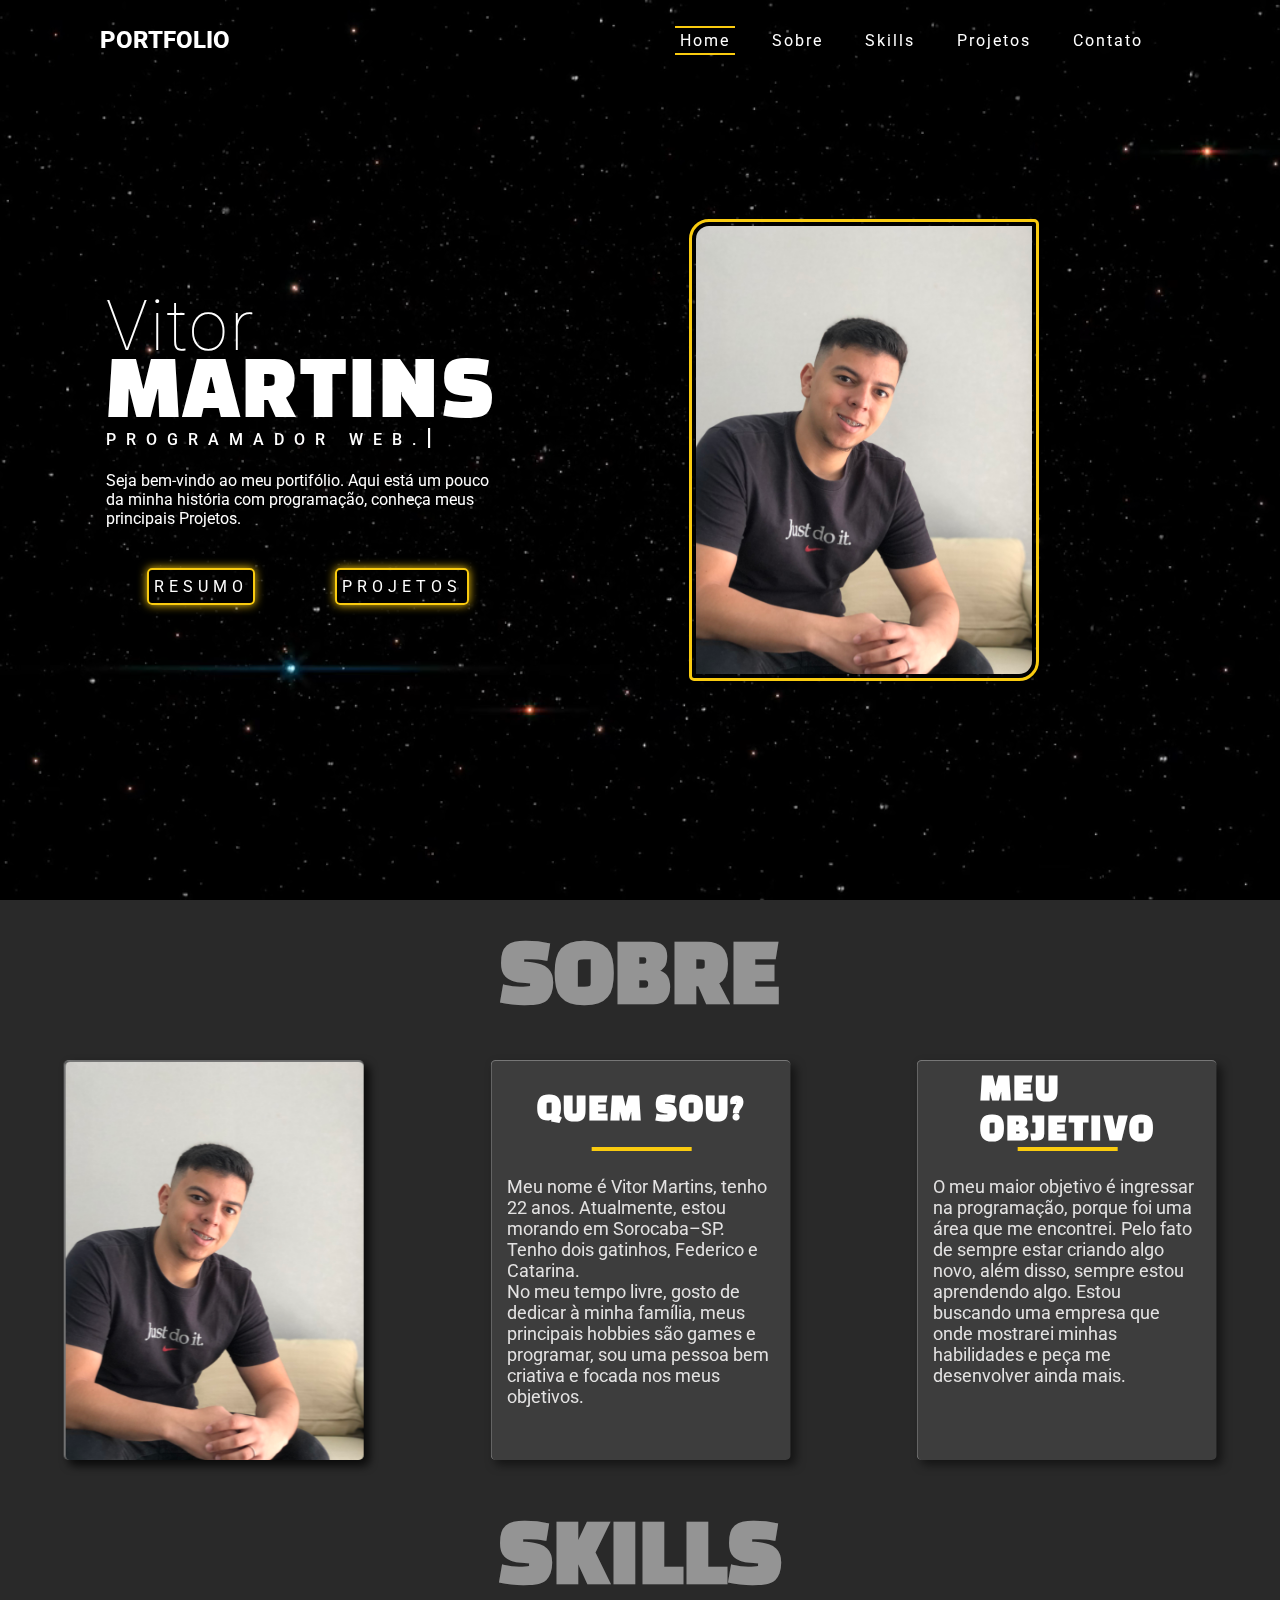
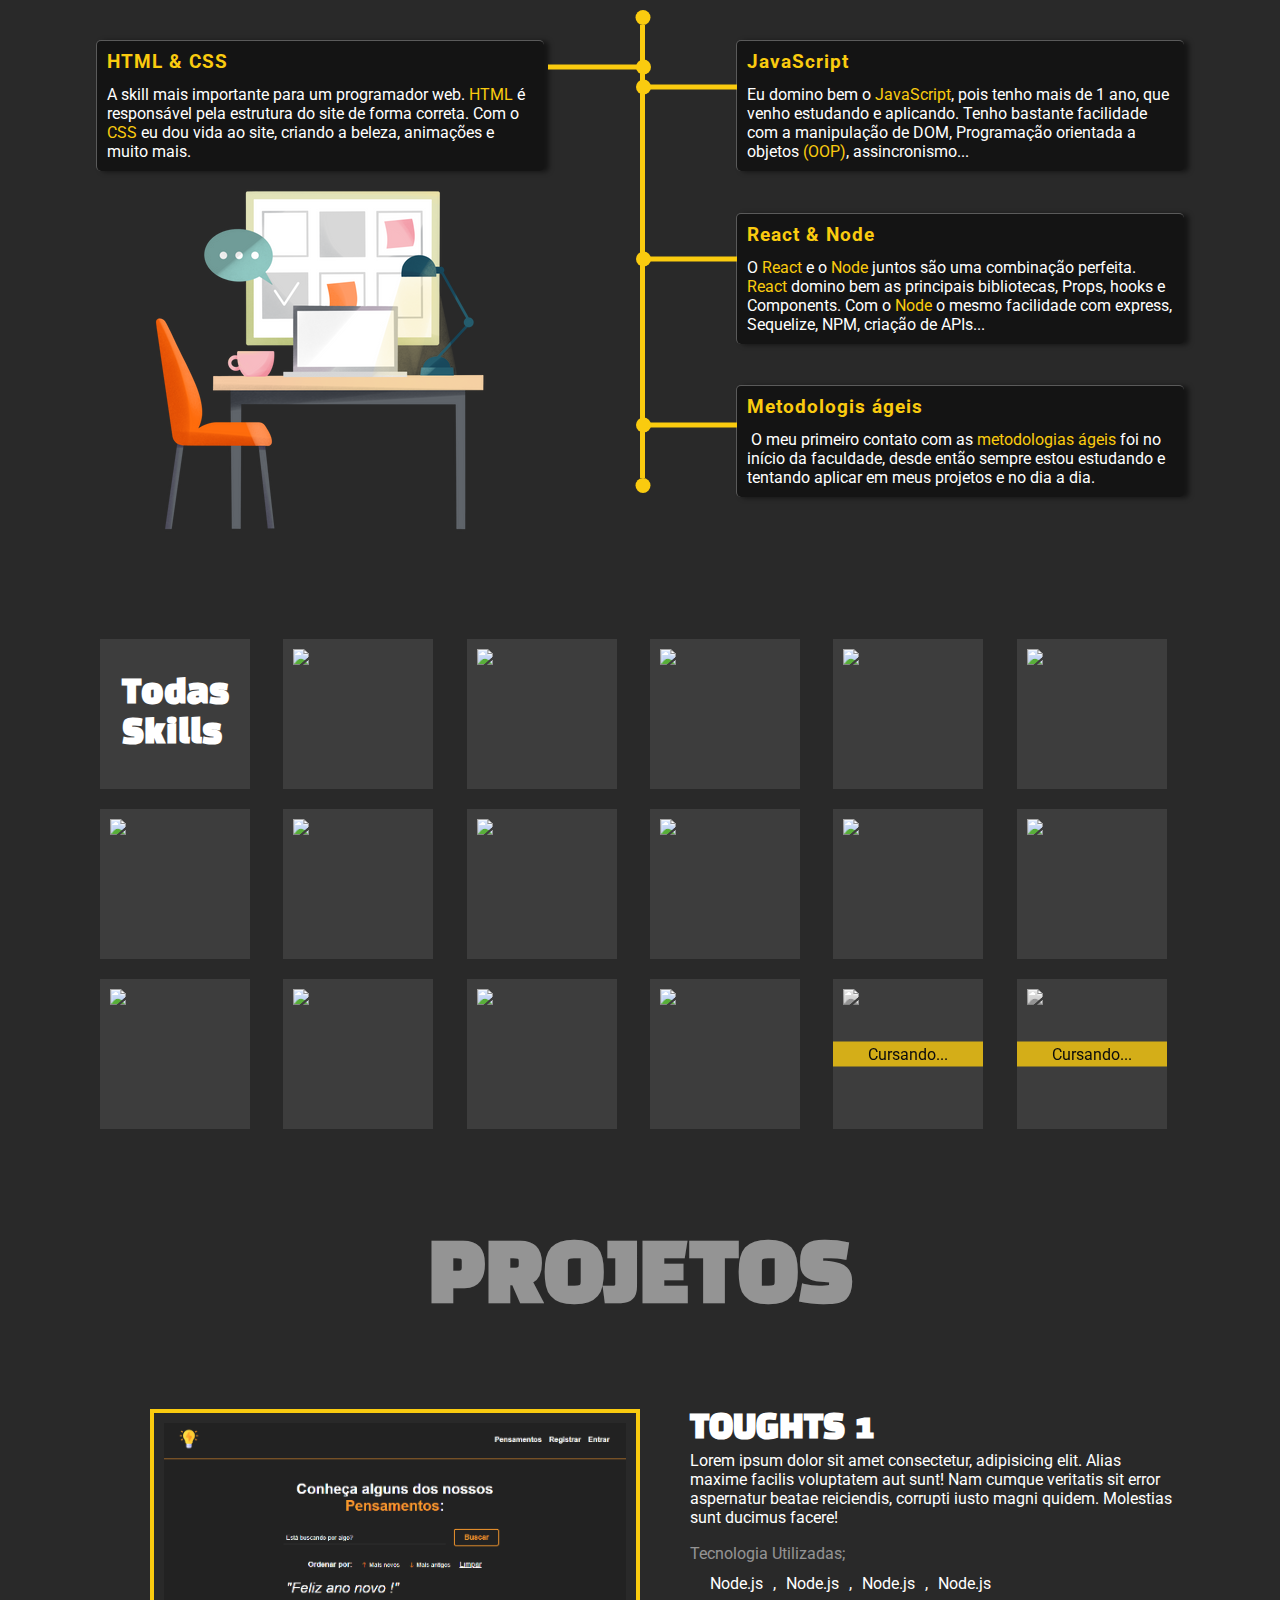
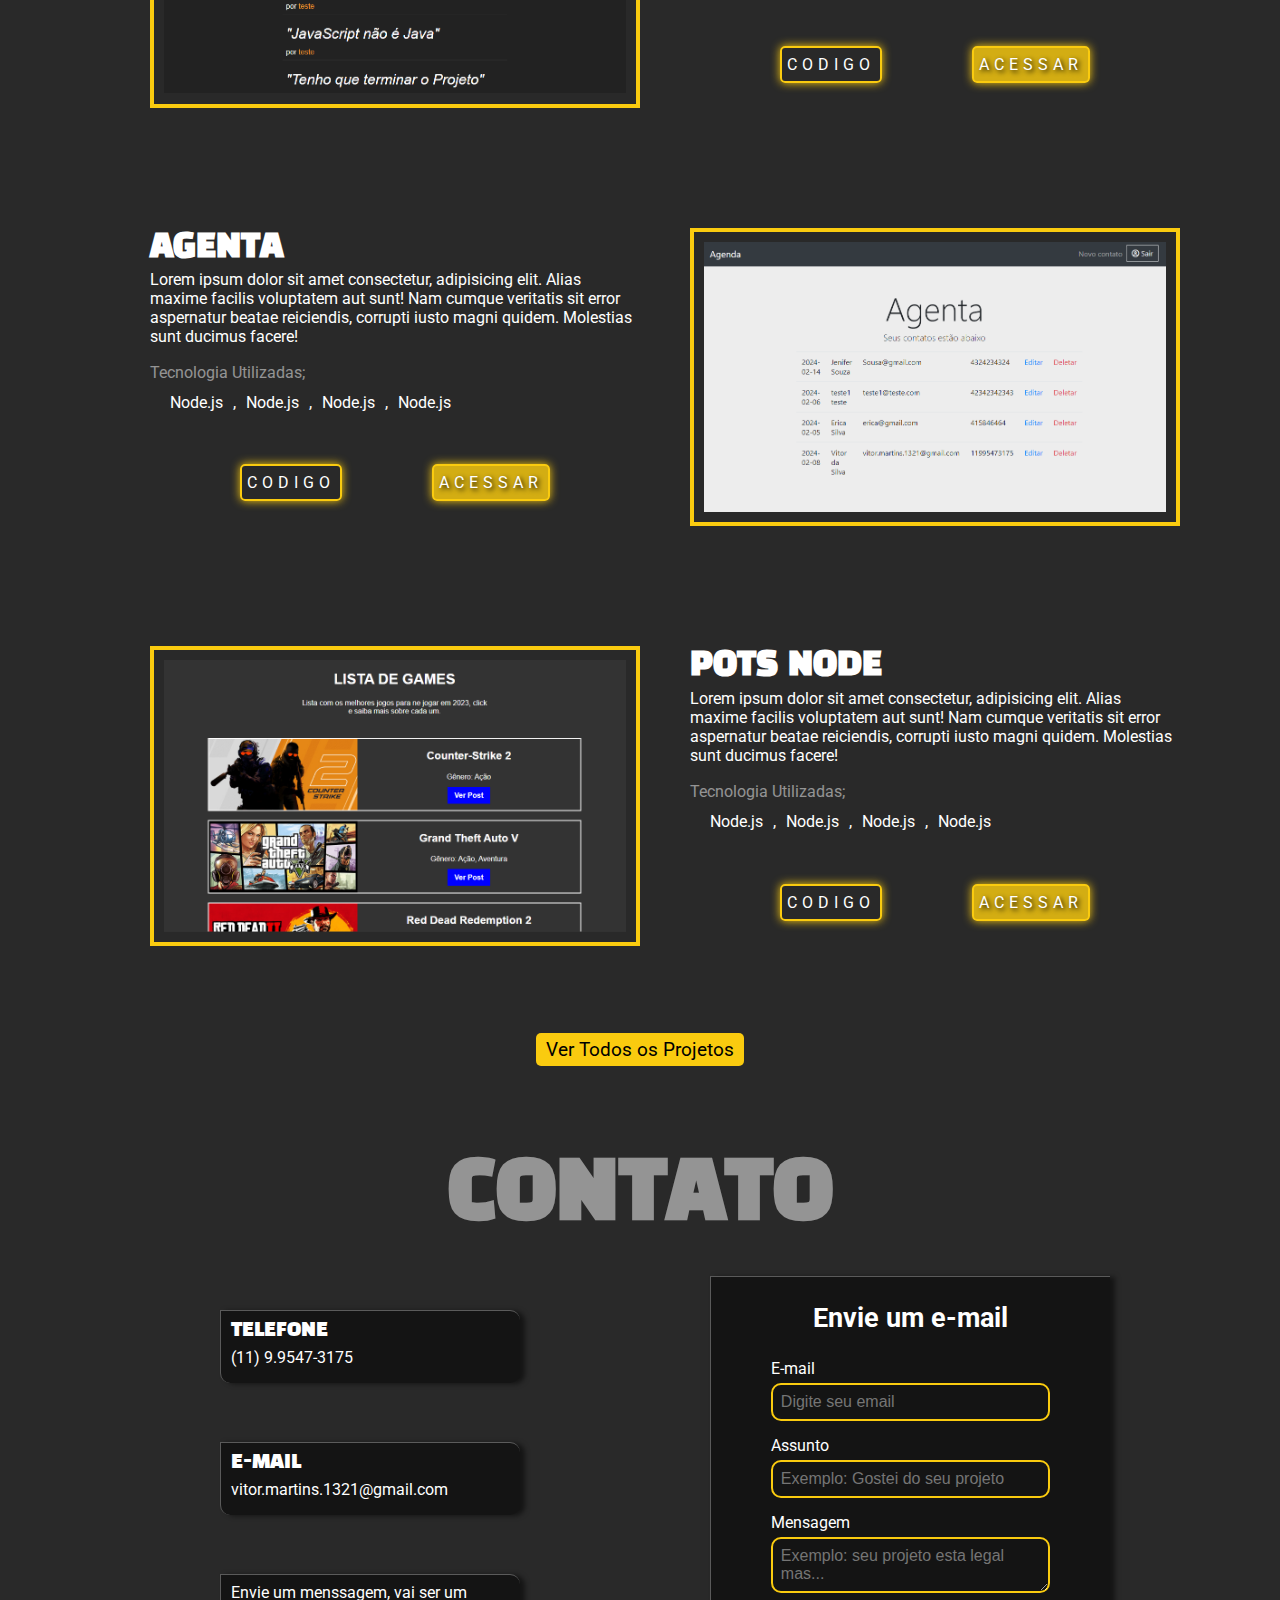
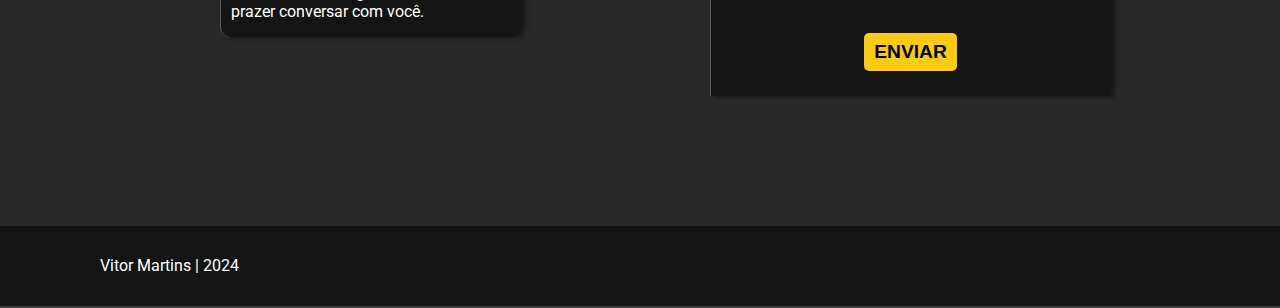
==== index.html @ 6abf96c4 "Atualização do 22/02" ====
<!DOCTYPE html>
<html lang="pr-br">

<head>
    <meta charset="UTF-8">
    <meta name="viewport" content="width=device-width, initial-scale=1.0">
    <title>Portfolio</title>
    <link rel="stylesheet" href="./assets/css/padrao.css">
    <link rel="stylesheet" href="https://cdn.jsdelivr.net/gh/devicons/devicon@v2.15.1/devicon.min.css">

</head>

<body>
    <header class="header">
        <a href="#" class="logo">PORTFOLIO</a>
        <div class="icon-menu">
            <div class="menu-mobile"></div>
        </div>
        <nav class="nav">
            <ul class="nav-links">
                <li class="nav-link ativo"><a href="#home">Home</a></li>
                <li class="nav-link"><a href="#sobre">Sobre</a></li>
                <li class="nav-link"><a href="#skills">Skills</a></li>
                <li class="nav-link"><a href="#projetos">Projetos</a></li>
                <li class="nav-link"><a href="#contato">Contato</a></li>
            </ul>
        </nav>
    </header>
    <section class="banner" id="home">

        <div class="banner-video">
            <video autoplay muted loop>
                <source src="assets/banner.mp4" type="video/mp4">
            </video>
        </div>
        <div class="banner-texto">
            <div class="box-texto">
                <h2>Vitor</h2>
                <h1>Martins</h1>
                <h6>Programador <span class="texto-span"></span><span class="texto-barra">|</span></h6>
                <p>Seja bem-vindo ao meu portifólio. Aqui está um pouco da minha história com programação, conheça meus
                    principais Projetos.</p>
                <div class="banner-btns">
                    <a href="#" target="_blank">Resumo</a>
                    <a href="#projetos" target="_blank">Projetos</a>
                </div>
            </div>
        </div>


        <div class="banner-image">
            <img src="./assets/minha-foto.jpg"
                alt="">
        </div>

        <div class="banner-social">
            <a href="#" target="_blank"><i class="fa-brands fa-linkedin-in icon-social"></i></a>
            <a href="#" target="_blank"><i class="fa-brands fa-github icon-social"></i></a>
            <a href="#" target="_blank"><i class="fa-brands fa-instagram icon-social"></i></a>
        </div>
    </section>
    <section class="sobre" id="sobre">
        <h2 class="titulo-sobre">SOBRE</h2>

        <div class="cards-sobre">

            <div class="flip card-sobre card-sobre_imagem">
                <div class="frente sobre-image">
                    <img
                        src="./assets/minha-foto.jpg">
                </div>
                <div class="verso sobre-image">
                    <img
                        src="./assets/minha-foto.jpg">

                </div>
            </div>
            <div class="flip card-sobre">
                <div class="frente">
                    <div class="card-titulo">
                        <h1>Quem Sou? </h1>
                    </div>
                    <p>
                        Meu nome é Vitor Martins, tenho 22 anos. Atualmente, estou morando em Sorocaba–SP. Tenho dois
                        gatinhos,
                        Federico e Catarina. <br> No meu tempo livre, gosto de dedicar à minha família, meus principais
                        hobbies
                        são
                        games e programar, sou uma pessoa bem criativa e focada nos meus objetivos.
                    </p>
                </div>
                <div class="verso">
                    <p>Lorem ipsum dolor sit amet consectetur adipisicing elit. Ab quia dolorem deserunt unde provident
                        omnis, error perspiciatis, dolor vero voluptatum voluptatem velit, laboriosam vitae. Laboriosam,
                        fuga! Facilis nesciunt quo aliquam!</p>
                </div>
            </div>
            <div class=" flip card-sobre card-sobre-ultimo">
                <div class="frente">
                    <div class="card-titulo">
                        <h1>Meu<br> Objetivo</h1>
                    </div>
                    <p>
                        O meu maior objetivo é ingressar na programação, porque foi uma área que me encontrei. Pelo fato
                        de sempre estar criando algo novo, além disso, sempre estou aprendendo algo. Estou buscando uma
                        empresa que onde mostrarei minhas habilidades e peça me desenvolver ainda mais.
                    </p>
                </div>
                <div class="verso">
                    <div class="card-titulo">
                        <h1>Prefil<br> Profissional</h1>
                    </div>
                    <p>
                        Sou uma pessoa bem criativa, e por conta disso tenho bastante facilidade para resolver problemas
                        de forma ágil. Sou bem comunicativo, e acredito que para um time alcançar as metas uma boa
                        comunicação é fundamental. Além disso, sou uma pessoa calma e focada nos resultados.
                    </p>
                </div>
            </div>


        </div>
    </section>
    <section class="container-skills" id="skills">
        <h2 class="titulo-skills">SKILLS</h2>
        <div class="barra"></div>
        <div class="box-texto_skills right">
            <h3>HTML & CSS</h3>
            <p>
                A skill mais importante para um programador web. <span>HTML</span> é responsável pela estrutura do site de forma
                correta. Com o <span>CSS</span> eu dou vida ao site, criando a beleza, animações e muito mais.
            </p>
        </div>
        <div class="box-texto_skills left">
            <h3>JavaScript</h3>
            <p>
                Eu domino bem o <span>JavaScript</span>, pois tenho mais de 1 ano, que venho estudando e aplicando. Tenho bastante
                facilidade com a manipulação de DOM, Programação orientada a objetos <span>(OOP)</span>, assincronismo...
            </p>
        </div>
        <div class="skills-image">
            <img src="assets/workspace.png" alt="">
        </div>

        <div class="skills-textos">
            <div class="box-texto_skills left">
                <h3>React & Node</h3>
                <p>
                    O <span>React</span> e o <span>Node</span> juntos são uma combinação perfeita. <span>React</span> domino bem as principais bibliotecas,
                    Props, hooks e Components. Com o <span>Node</span> o mesmo facilidade com express, Sequelize, NPM, criação de
                    APIs...
                </p>
            </div>
            <div class="box-texto_skills left">
                <h3>Metodologis ágeis</h3>
                <p>
                     O meu primeiro contato com as <span>metodologias ágeis</span> foi no início da faculdade, desde então sempre estou estudando e tentando aplicar em meus projetos e no dia a dia.
                </p>
            </div>
        </div>
        <div class="skills-todas">
            <ul>
                <li class="skill-item titulo">
                    <h2>
                        Todas <br>
                        Skills
                    </h2>
                </li>
                <li class="skill-item" data-tooltip="HTML">
                    <img src="https://cdn.jsdelivr.net/gh/devicons/devicon/icons/html5/html5-original.svg" />
                </li>
                <li class="skill-item" data-tooltip="CSS3">
                    <img src="https://cdn.jsdelivr.net/gh/devicons/devicon/icons/css3/css3-original.svg" />
                </li>
                <li class="skill-item" data-tooltip="JavaScript">
                    <img src="https://cdn.jsdelivr.net/gh/devicons/devicon/icons/javascript/javascript-original.svg" />
                </li>
                <li class="skill-item" data-tooltip="React.js">
                    <img src="https://cdn.jsdelivr.net/gh/devicons/devicon/icons/react/react-original.svg" />
                </li>
                <li class="skill-item" data-tooltip="Node">
                    <img src="https://cdn.jsdelivr.net/gh/devicons/devicon/icons/nodejs/nodejs-plain-wordmark.svg" />
                </li>
                <li class="skill-item" data-tooltip="MySql">
                    <img src="https://cdn.jsdelivr.net/gh/devicons/devicon/icons/mysql/mysql-original-wordmark.svg" />
                </li>
                <li class="skill-item" data-tooltip="MongoDB">

                    <img src="https://cdn.jsdelivr.net/gh/devicons/devicon/icons/mongodb/mongodb-plain-wordmark.svg" />
                </li>
                <li class="skill-item" data-tooltip="NPM">
                    <img src="https://cdn.jsdelivr.net/gh/devicons/devicon/icons/npm/npm-original-wordmark.svg" />
                </li>
                <li class="skill-item" data-tooltip="Bootstrap5">
                    <img src="https://cdn.jsdelivr.net/gh/devicons/devicon/icons/bootstrap/bootstrap-original.svg" />
                </li>
                <li class="skill-item" data-tooltip="Git">
                    <img src="https://cdn.jsdelivr.net/gh/devicons/devicon/icons/git/git-original.svg" />
                </li>
                <li class="skill-item" data-tooltip="GitHub">
                    <img src="https://cdn.jsdelivr.net/gh/devicons/devicon/icons/github/github-original.svg" />
                </li>
                <li class="skill-item" data-tooltip="Handlebars">
                    <img src="https://cdn.jsdelivr.net/gh/devicons/devicon/icons/handlebars/handlebars-original.svg" />
                </li>
                <li class="skill-item" data-tooltip="VSCode">
                    <img src="https://cdn.jsdelivr.net/gh/devicons/devicon/icons/vscode/vscode-original.svg" />
                </li>
                <li class="skill-item" data-tooltip="Sequelize">
                    <img src="https://cdn.jsdelivr.net/gh/devicons/devicon/icons/sequelize/sequelize-original.svg" />
                </li>
                <li class="skill-item" data-tooltip="Webpack">
                    <img src="https://cdn.jsdelivr.net/gh/devicons/devicon/icons/webpack/webpack-original.svg" />
                </li>
                <li class="skill-item embreve" data-tooltip="TypeScript">
                    <img class="skill-item_img"
                        src="https://cdn.jsdelivr.net/gh/devicons/devicon/icons/typescript/typescript-original.svg" />
                </li>
                <li class="skill-item embreve" data-tooltip="SASS">
                    <img class="skill-item_img"
                        src="https://cdn.jsdelivr.net/gh/devicons/devicon/icons/sass/sass-original.svg" />
                </li>
            </ul>
        </div>

    </section>
    <section class="container-projetos" id="projetos">
        <h2 class="titulo-projetos">PROJETOS</h2>

        <div class="projetos">
            <!--  <div class="card-projeto">
                <div class="card-projeto_imagem">
                    <img class="img" src="./assets/img-json" alt="">
                </div>
                <div class="card-projeto_textos">
                    <h3>Toughts</h3>
                    <p>
                        Lorem ipsum dolor sit amet consectetur, adipisicing elit. Alias maxime facilis voluptatem aut
                        sunt! Nam cumque veritatis sit error aspernatur beatae reiciendis, corrupti iusto magni quidem.
                        Molestias sunt ducimus facere!
                    </p>
                    <ul class="lista-tecn">
                        <li>Node.js</li>
                        <li>Node.js</li>
                        <li>Node.js</li>
                        <li>Node.js</li>
                    </ul>
                    <div class="projeto-btns">
                        <a href="#" target="_blank" class="primeiro">Codigo</a>
                        <a href="#" target="_blank" class="segundo">Acessar</a>
                    </div>
                </div>
            </div> -->
        </div>
        <div class="projeto-botao">Ver Todos os Projetos</div>
    </section>
    <section class="container-contato" id="contato">
        <h2 class="titulo-contato"> CONTATO</h2>

        <div class="contato">
            <div class="contato-info">
                <div class="contato-info_box telefone">
                    <h3>Telefone</h3>
                    <p>(11) 9.9547-3175</p>
                </div>
                <div class="contato-info_box email">
                    <h3>E-mail</h3>
                    <p>vitor.martins.1321@gmail.com</p>
                </div>
                <div class="contato-info_box whatsapp">
                    <p>Envie um menssagem, vai ser um prazer conversar com você.</p>
                </div>
            </div>
            <div class="contato-form">
                <form class="form">
                    <h3>Envie um e-mail</h3>
                    <div class="form-control">
                        <label for="email">E-mail</label>
                        <input type="email" name="email" placeholder="Digite seu email">
                    </div>
                    <div class="form-control">
                        <label for="tema">Assunto</label>
                        <input type="text" name="tema" placeholder="Exemplo: Gostei do seu projeto">
                    </div>
                    <div class="form-control">
                        <label for="mensagem">Mensagem</label>
                        <textarea name="mensagem" placeholder="Exemplo: seu projeto esta legal mas..."></textarea>
                    </div>
                    <input type="submit" value="Enviar" class="btn-input">
                </form>
            </div>
        </div>
    </section>
    <footer class="footer">
        <div> Vitor Martins | 2024 </div>
        <div>
            <a href="#" target="_blank"><i class="fa-brands fa-linkedin-in icon-social"></i></a>
            <a href="#" target="_blank"><i class="fa-brands fa-github icon-social"></i></a>
            <a href="#" target="_blank"><i class="fa-brands fa-instagram icon-social"></i></a>
            <a href="#" target="_blank"><i class="fa-brands fa-whatsapp icon-social"></i></a>
        </div>
    </footer>
    <script src="https://kit.fontawesome.com/5d448974a8.js" crossorigin="anonymous"></script>

    <script src="main.js"></script>
</body>


</html>
---- assets/css/padrao.css ----
@import url('https://fonts.googleapis.com/css2?family=Roboto:wght@300;400;700&display=swap');
@import url(./header.css);
@import url(./banner.css);
@import url(./sobre.css);
@import url(./skills.css);
@import url(./projetos.css);
@import url(./contato.css);
@import url(./footer.css);


:root{
    --cor-1: #141414 ;
    --cor-2: #292929 ;
    --cor-3: #3D3D3D ;
    --cor-4: #FACB0F ;
    --cor-5: #EBEBD3 ;
    --cor-branco: #ffffff;
    --cor-preta:  #000000;
}

*{
    margin: 0;
    padding: 0;
    box-sizing: border-box;
    text-decoration: none;
    color: var(--cor-branco);
}

body{
    background-color: var(--cor-3);
    font-family: 'Roboto', sans-serif;
}

html{
    scroll-behavior: smooth;
    scroll-padding-top: 80px;
}
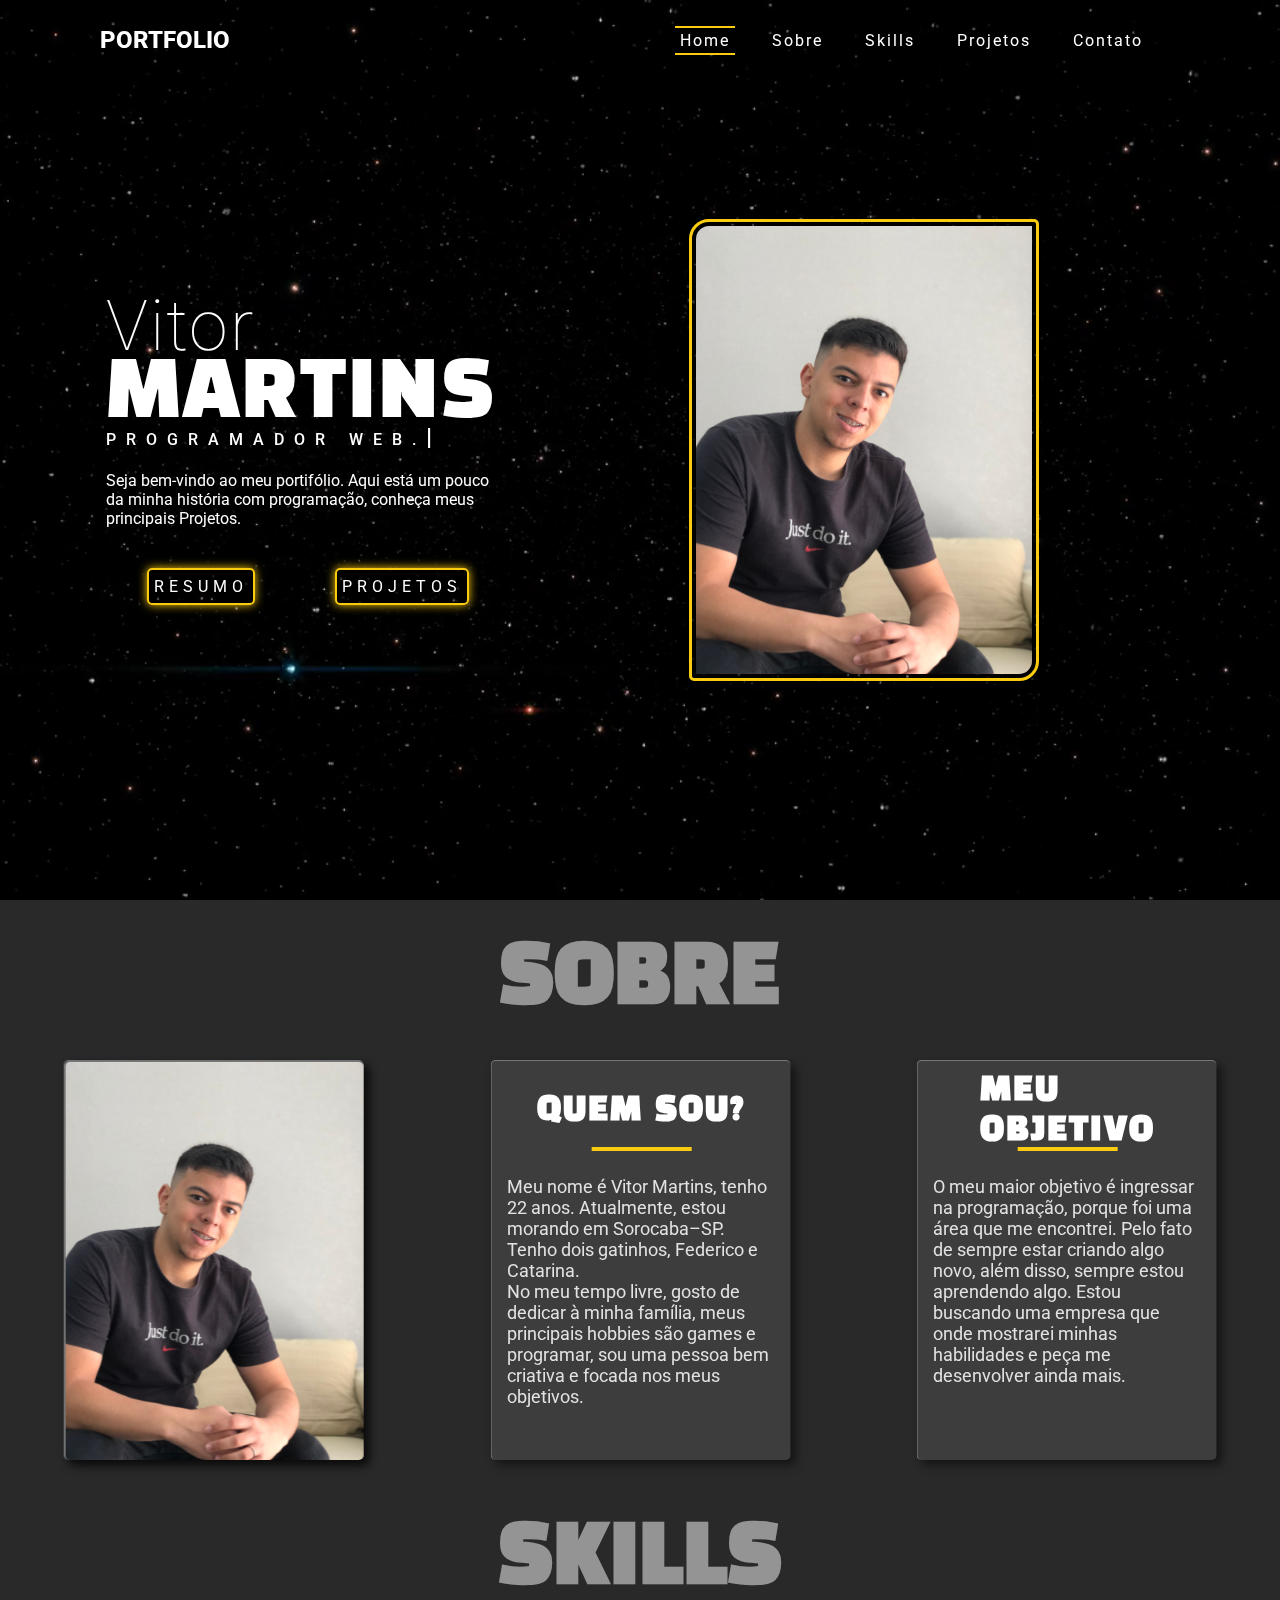
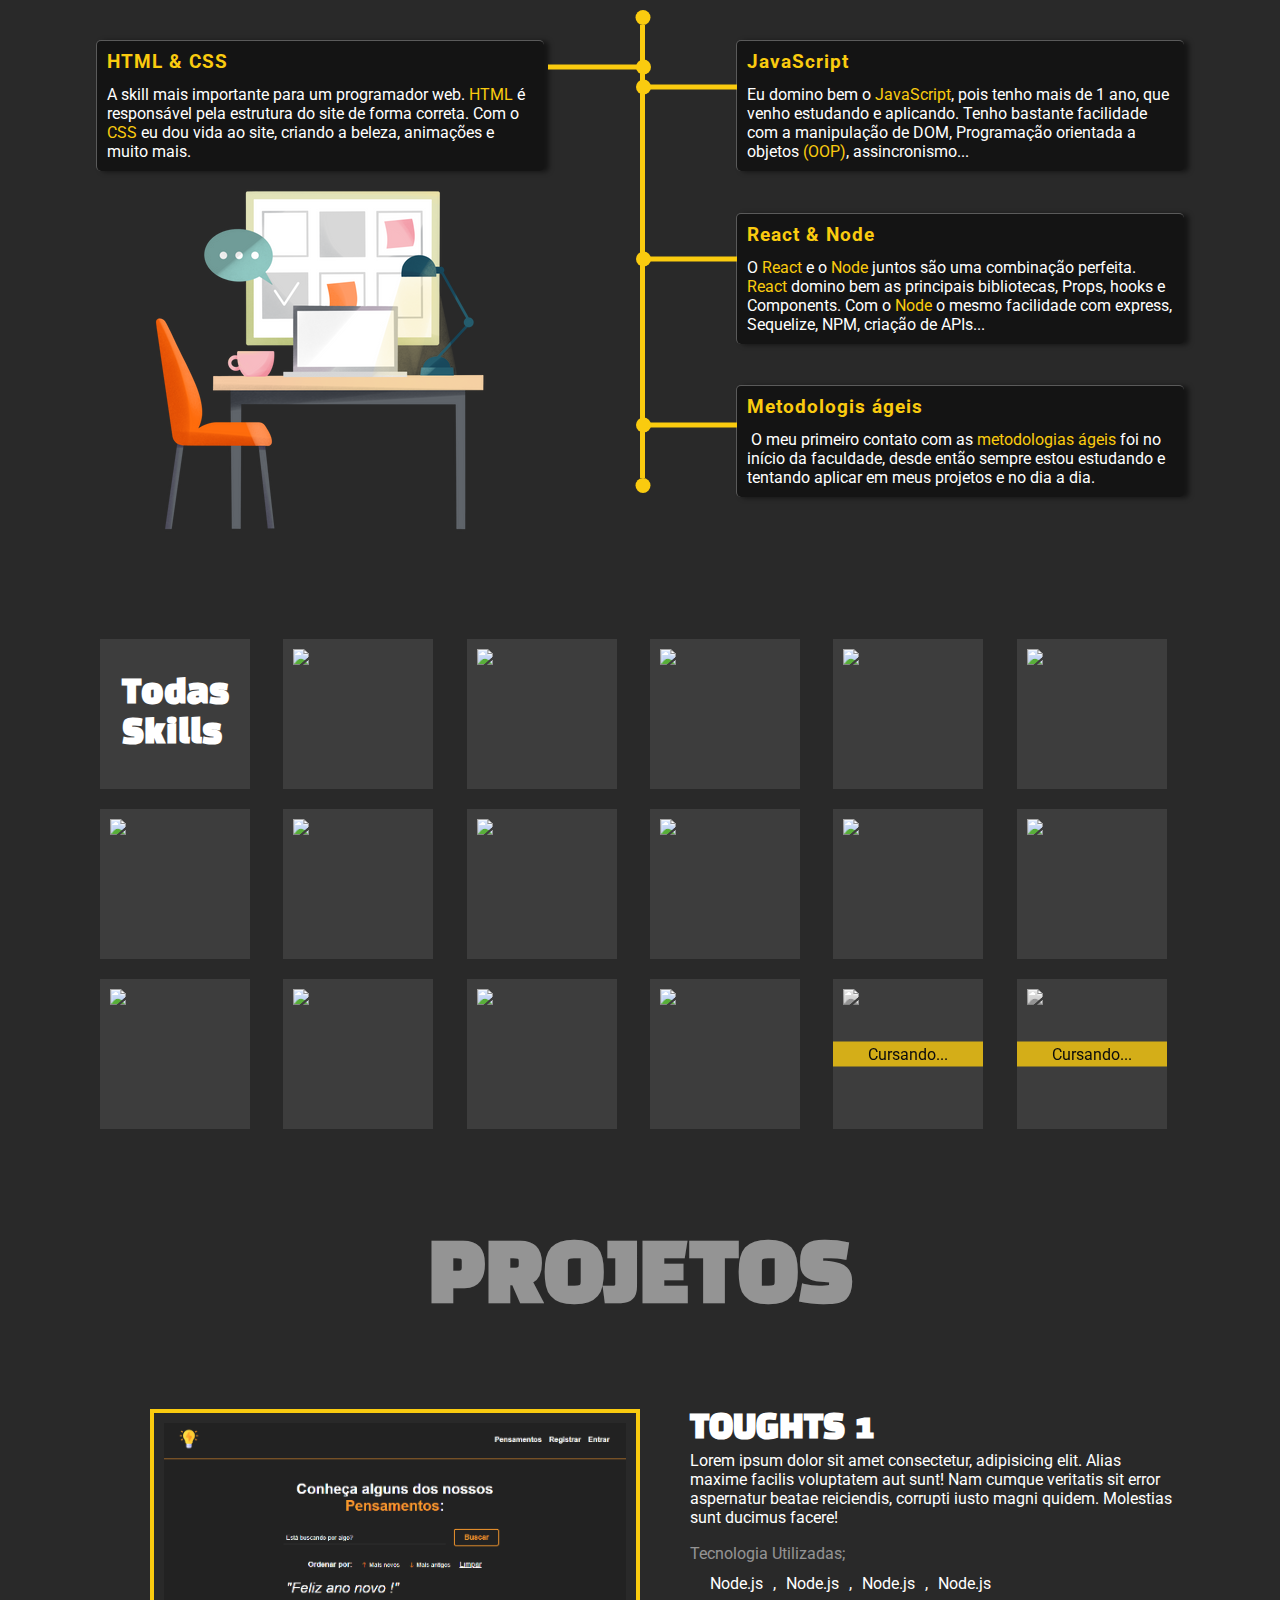
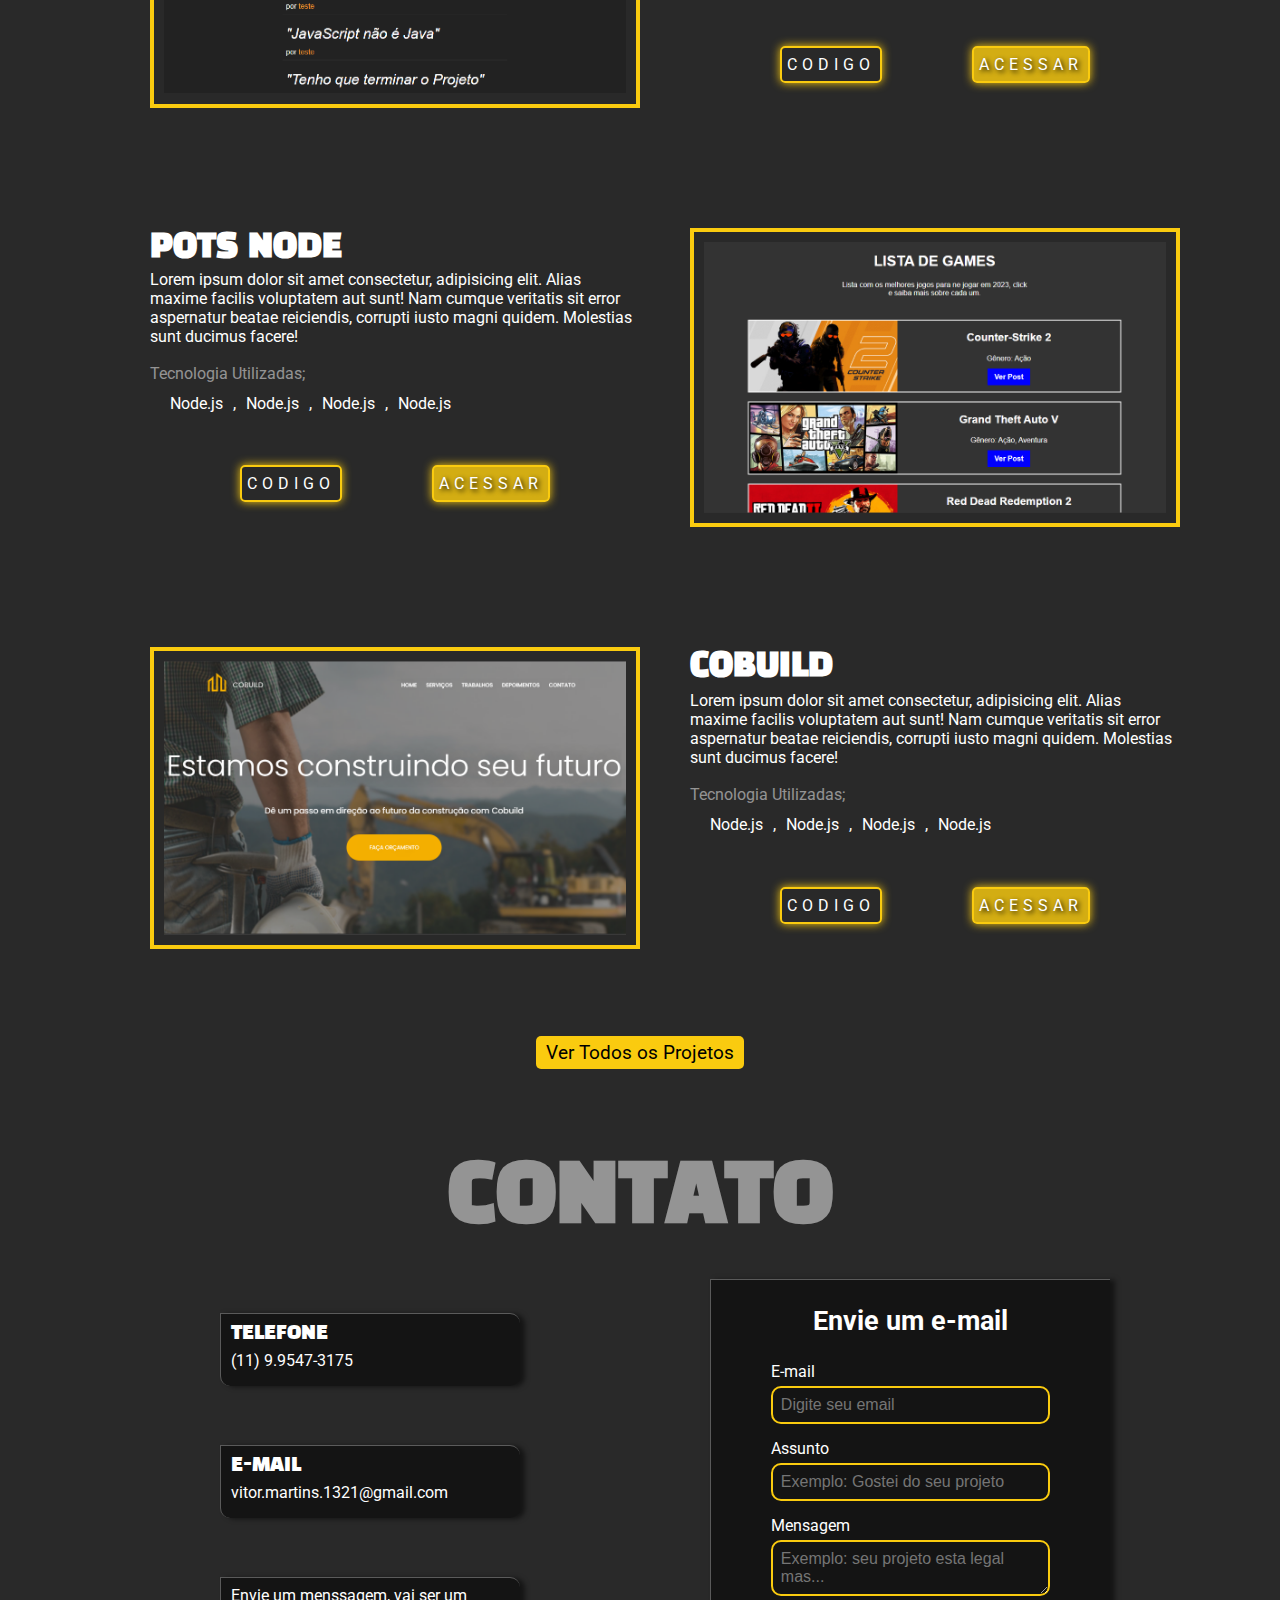
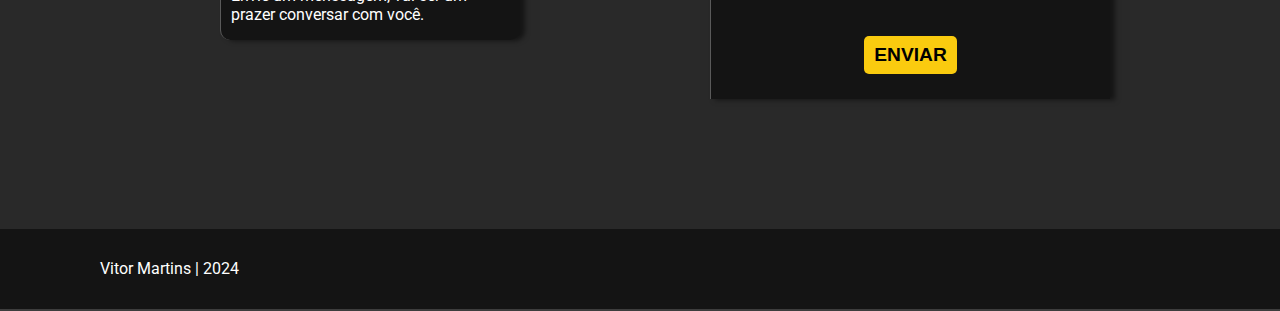
==== commit 4b6f9f74: "Atualização do 22/02" ====
--- a/index.html
+++ b/index.html
@@ -4,9 +4,10 @@
 <head>
     <meta charset="UTF-8">
     <meta name="viewport" content="width=device-width, initial-scale=1.0">
-    <title>Portfolio</title>
+    <title>Portfolio Vitor Martins</title>
     <link rel="stylesheet" href="./assets/css/padrao.css">
     <link rel="stylesheet" href="https://cdn.jsdelivr.net/gh/devicons/devicon@v2.15.1/devicon.min.css">
+    <link rel="shortcut icon" href="./assets/favicon.png" type="image/x-icon">
 
 </head>
 
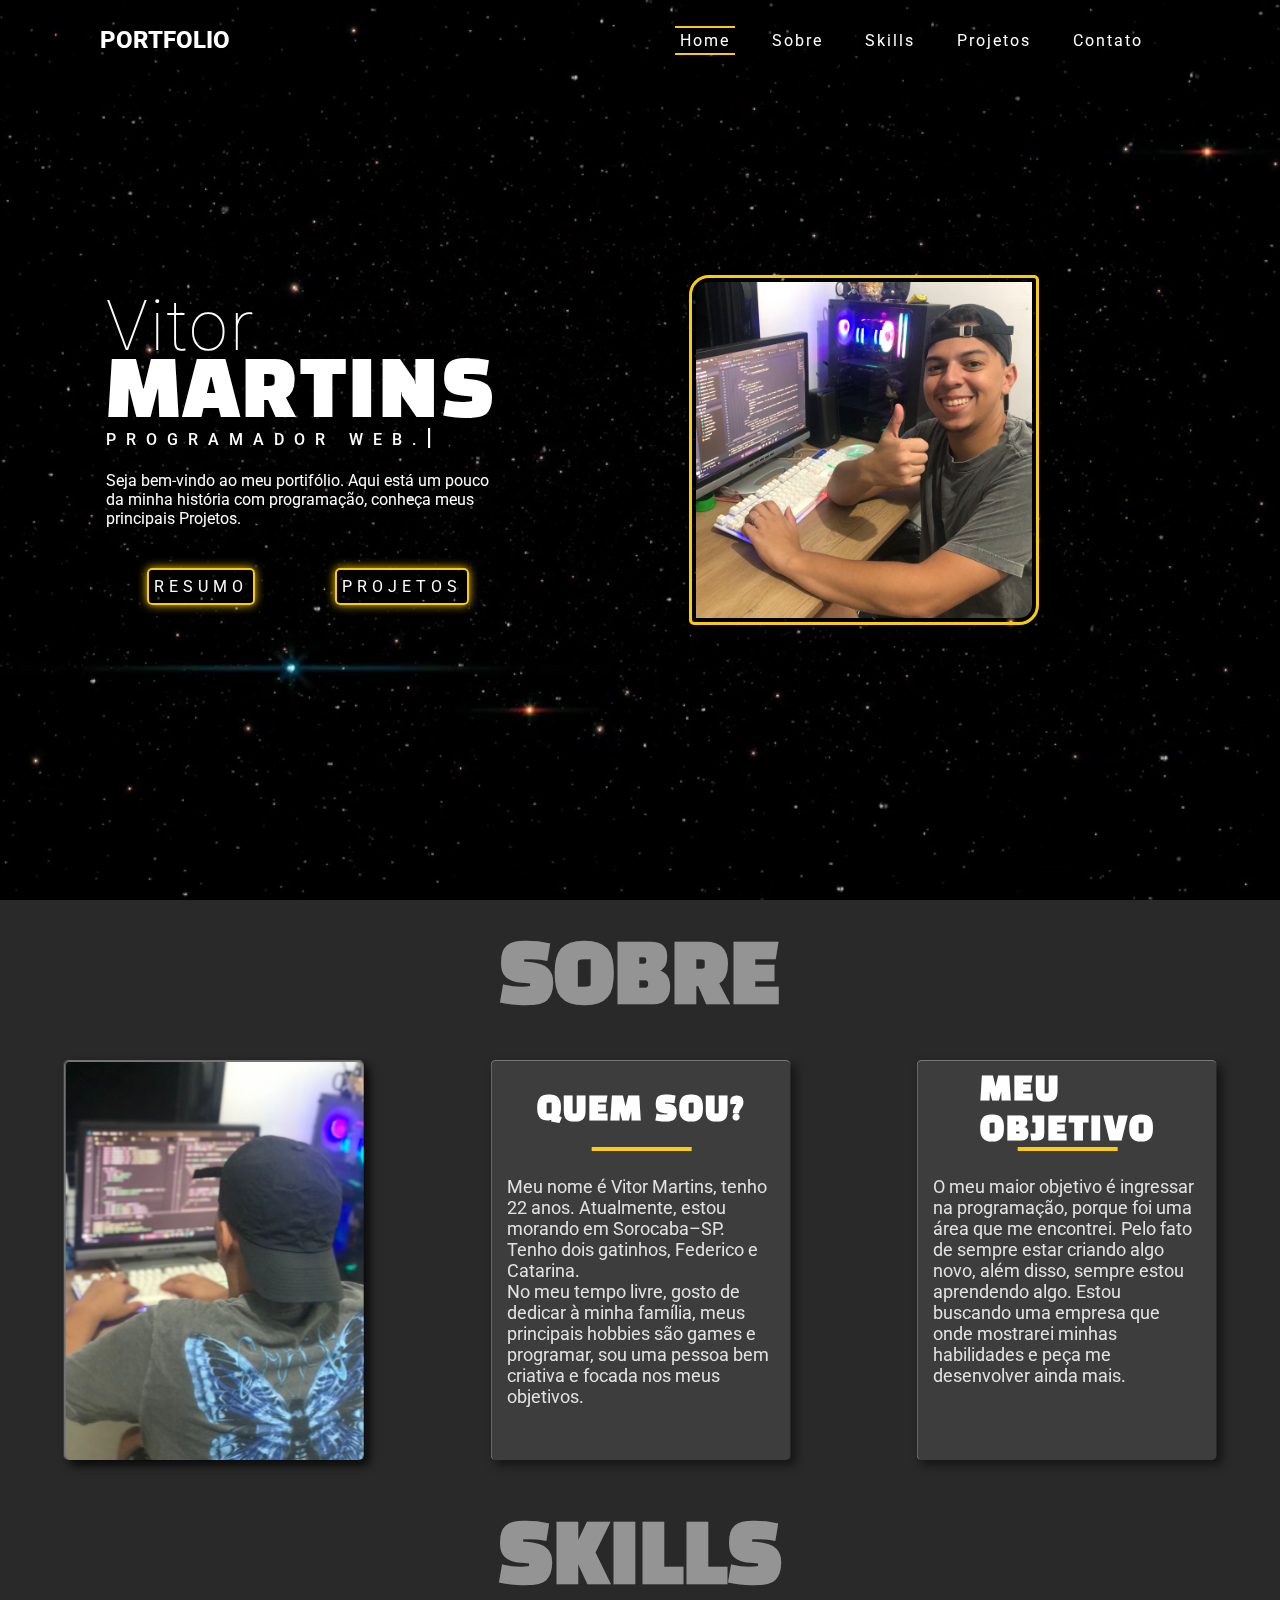
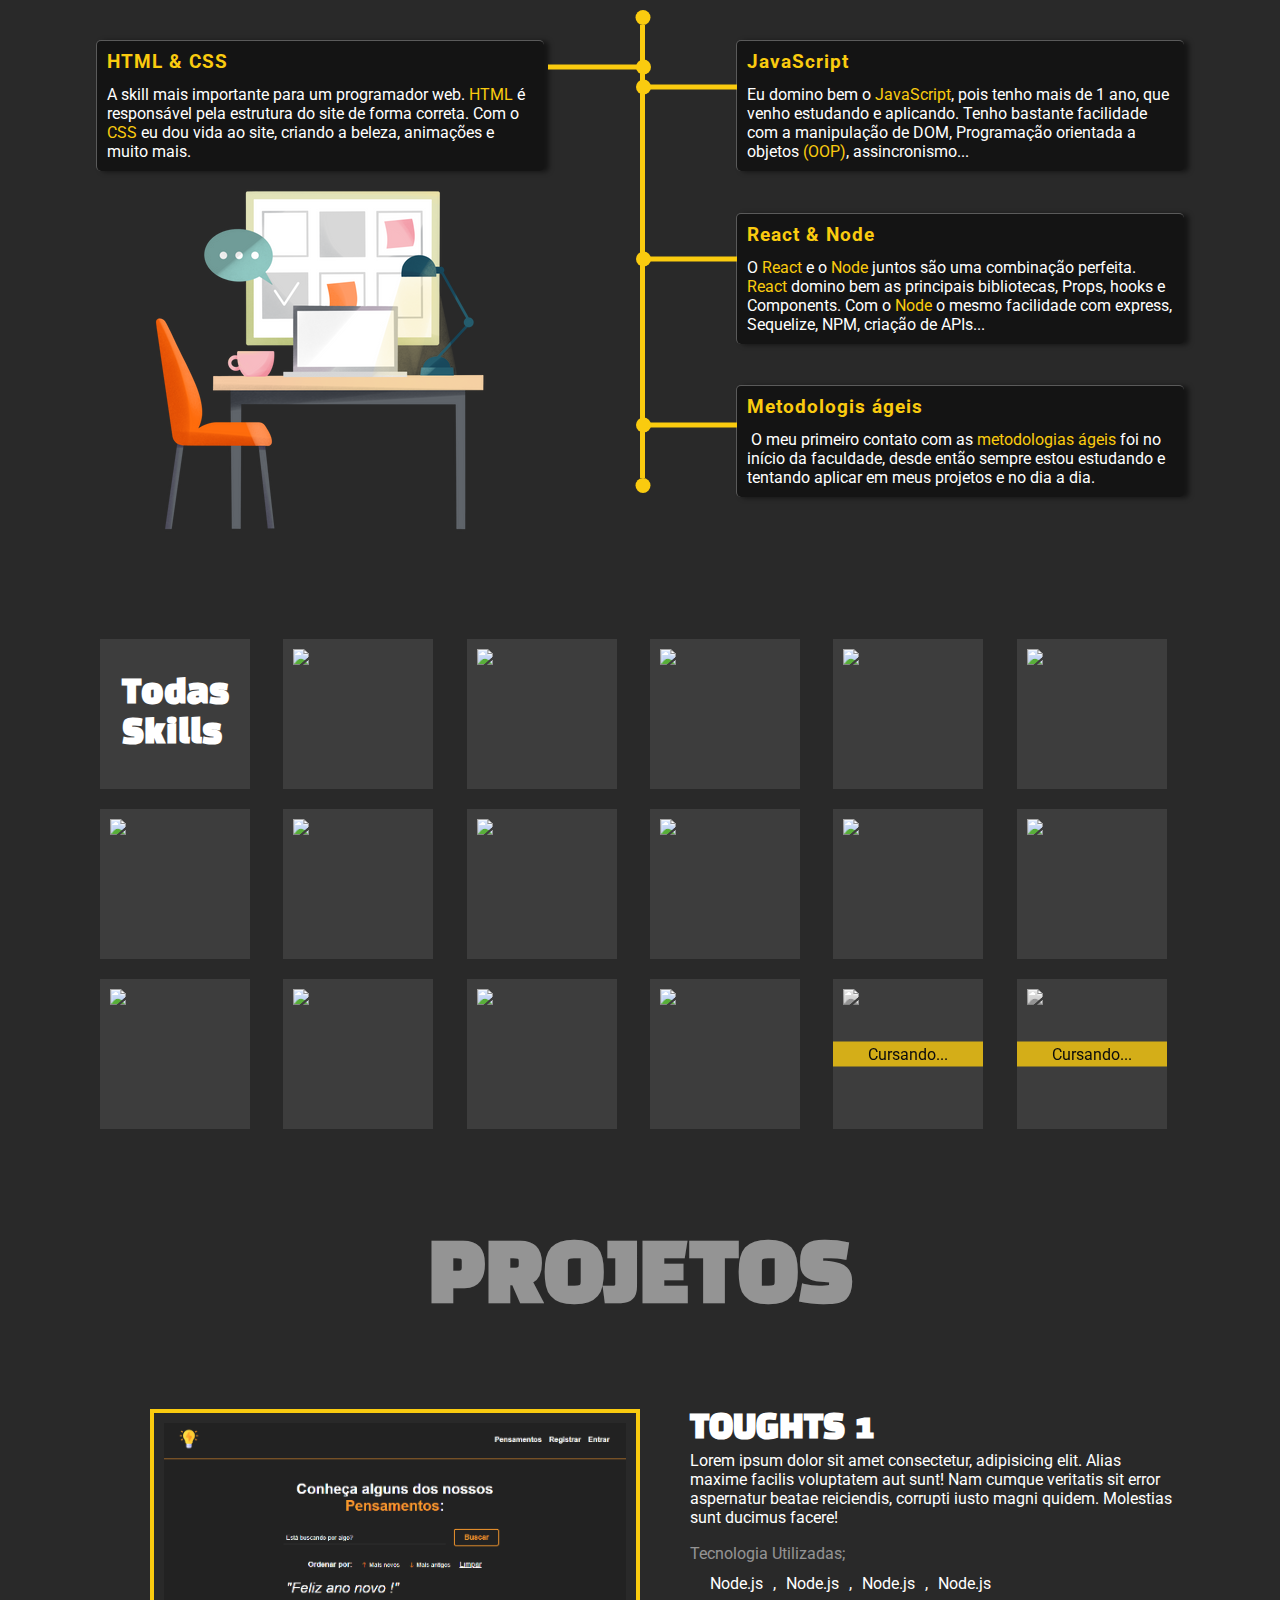
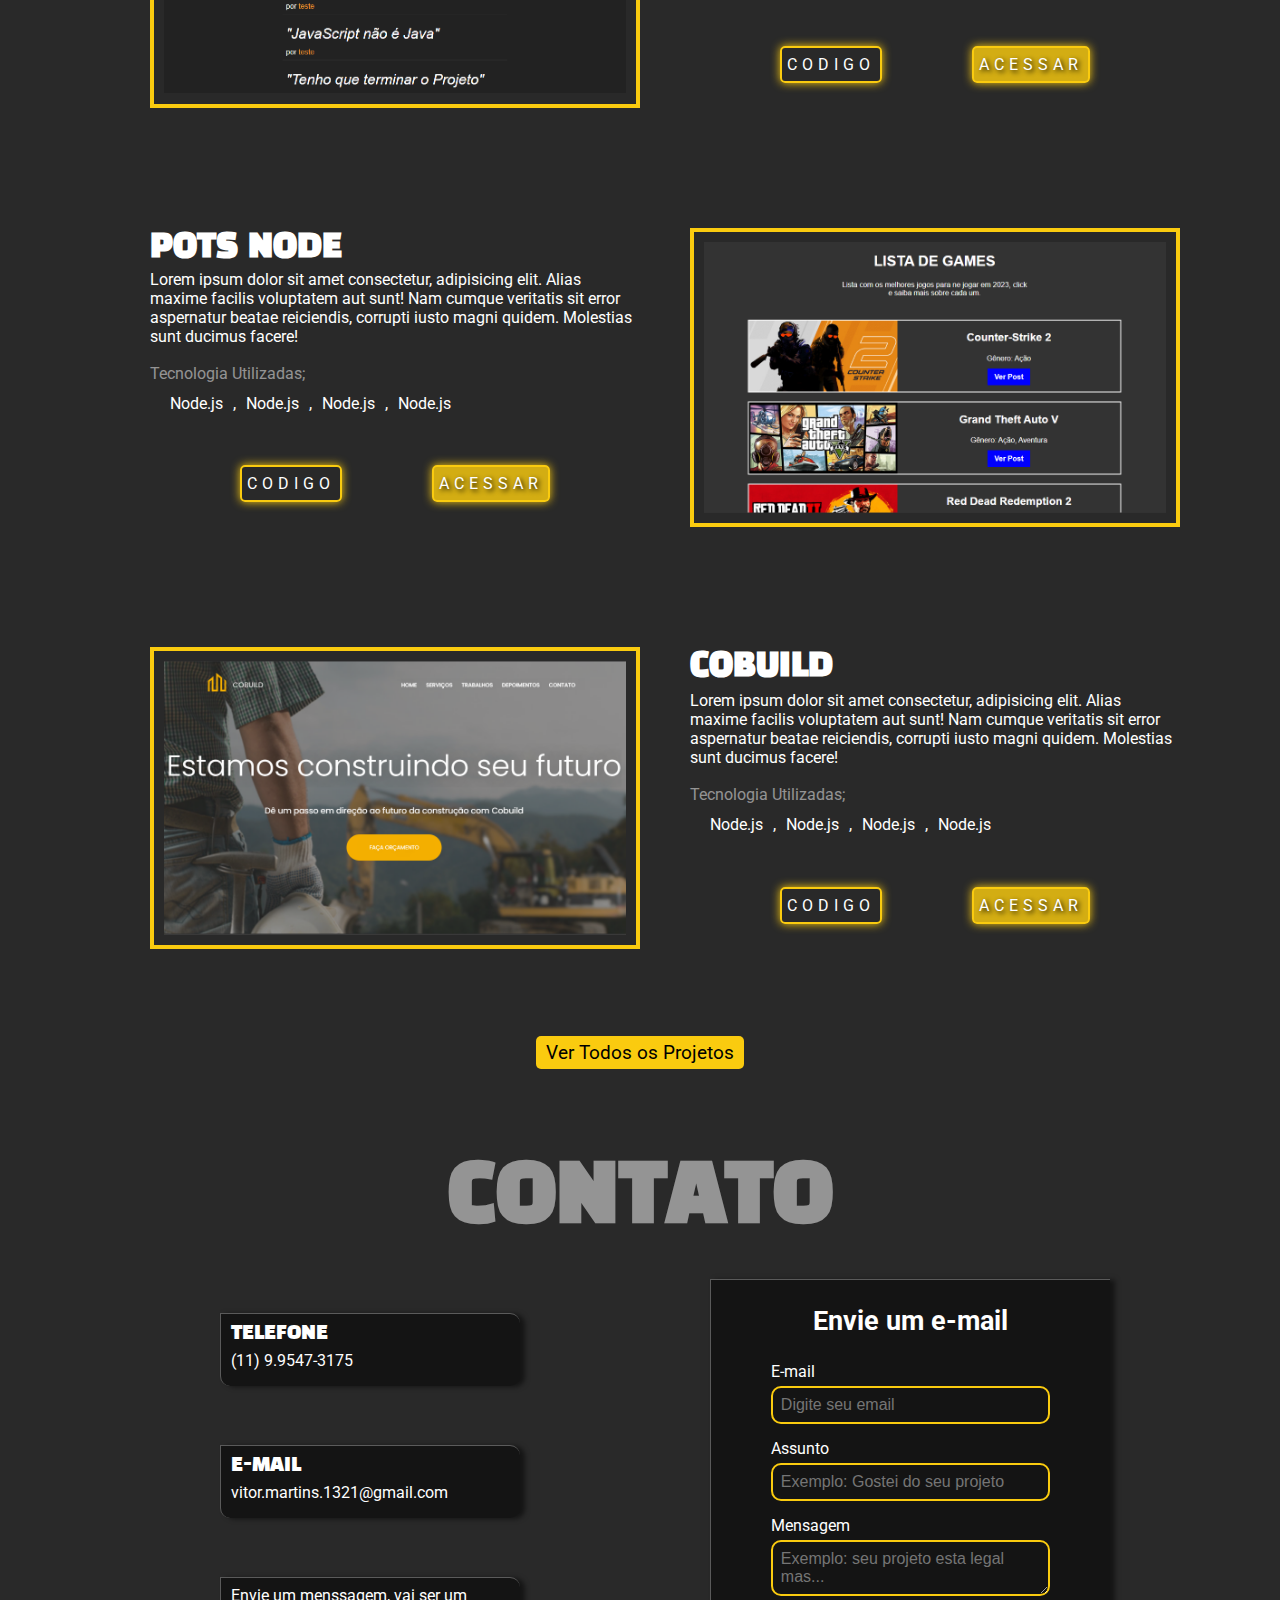
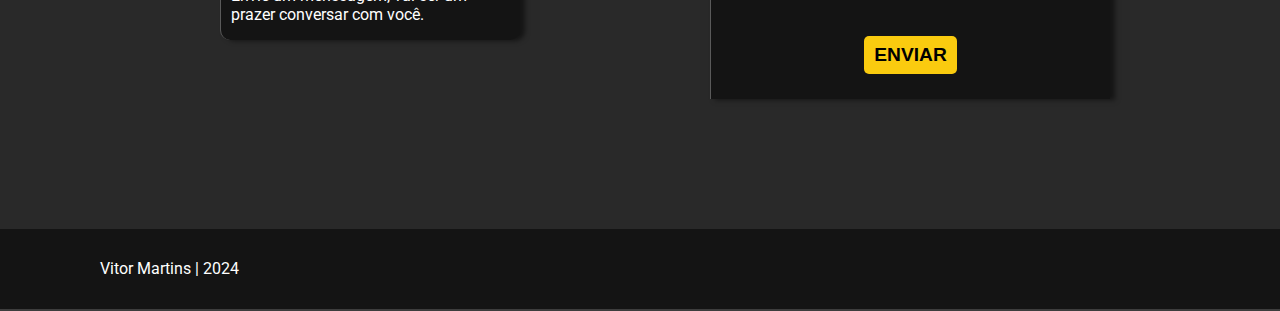
==== commit 6867e531: "Atualização do 22/02" ====
--- a/index.html
+++ b/index.html
@@ -50,7 +50,7 @@
 
 
         <div class="banner-image">
-            <img src="./assets/minha-foto.jpg"
+            <img src="./assets/minha-foto.jpeg"
                 alt="">
         </div>
 
@@ -68,11 +68,11 @@
             <div class="flip card-sobre card-sobre_imagem">
                 <div class="frente sobre-image">
                     <img
-                        src="./assets/minha-foto.jpg">
+                        src="./assets/sobre-1.jpeg">
                 </div>
                 <div class="verso sobre-image">
                     <img
-                        src="./assets/minha-foto.jpg">
+                        src="./assets/sobre-2.jpeg">
 
                 </div>
             </div>
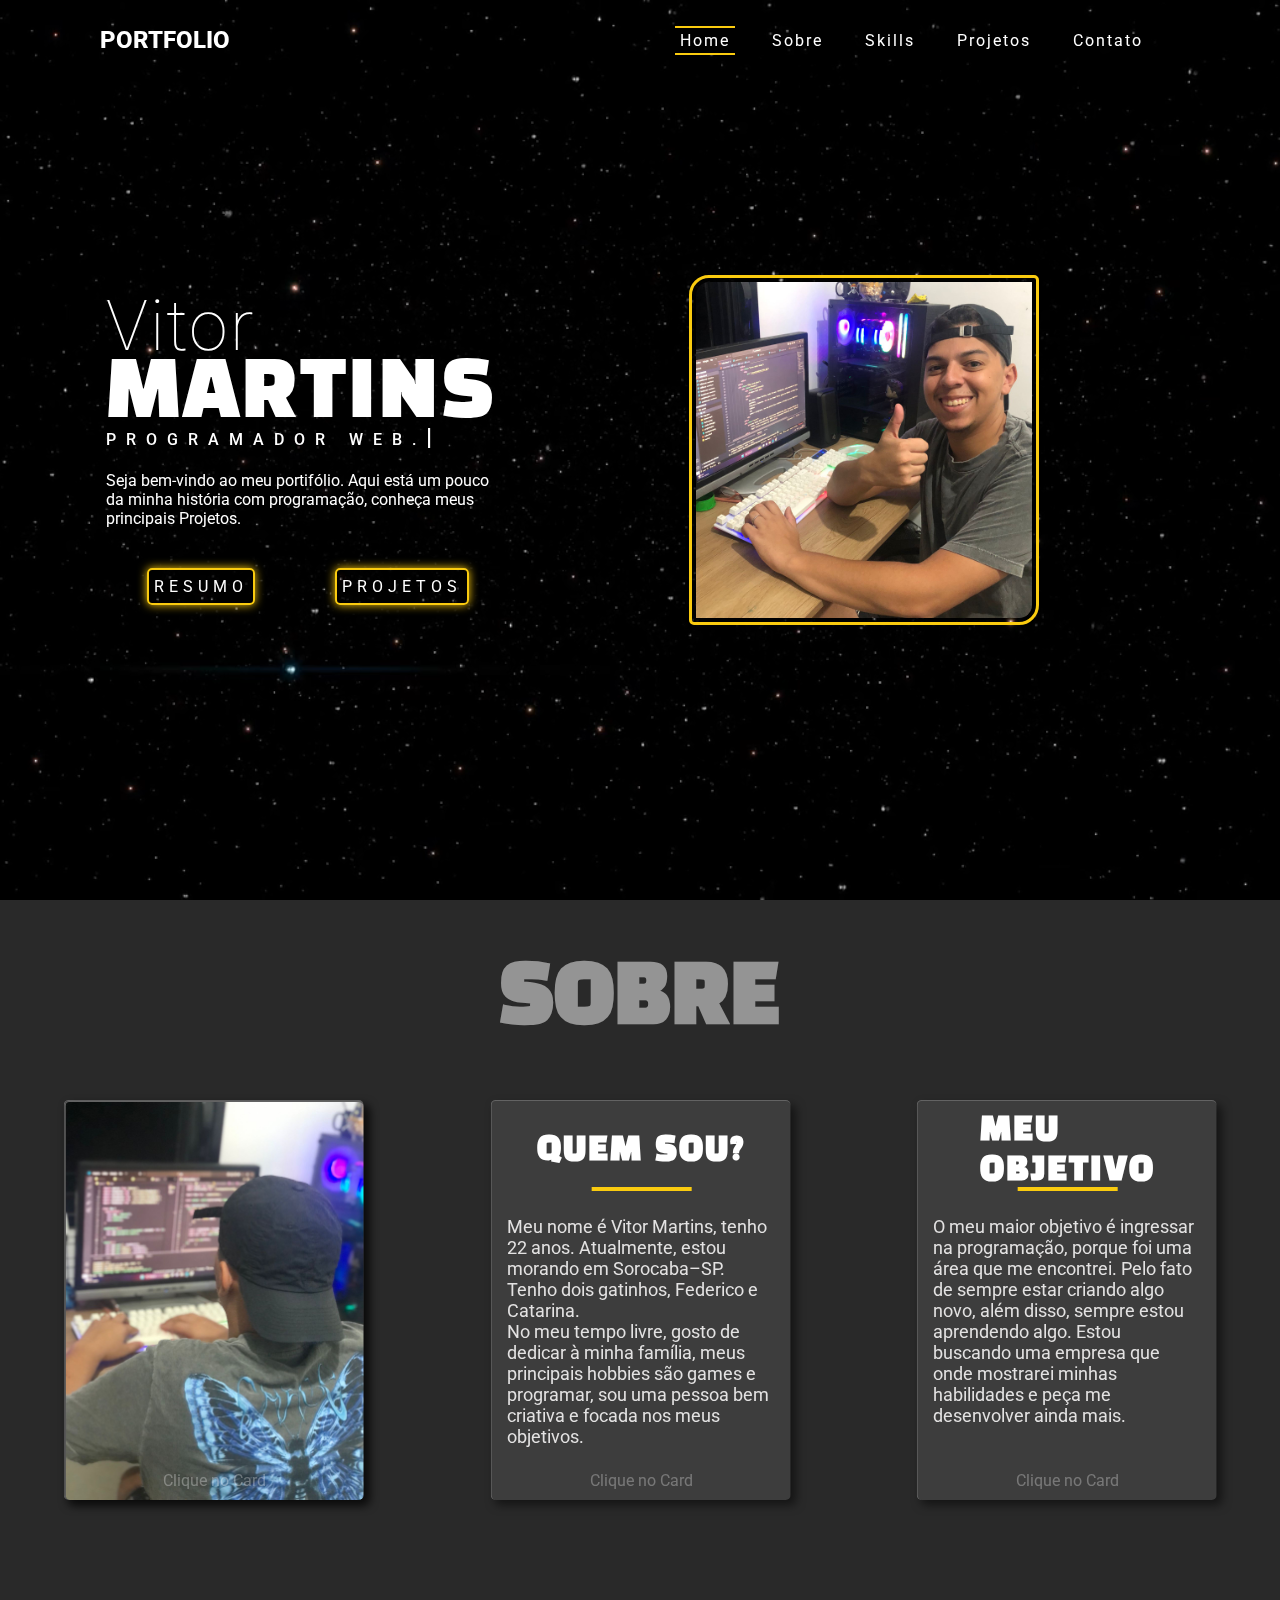
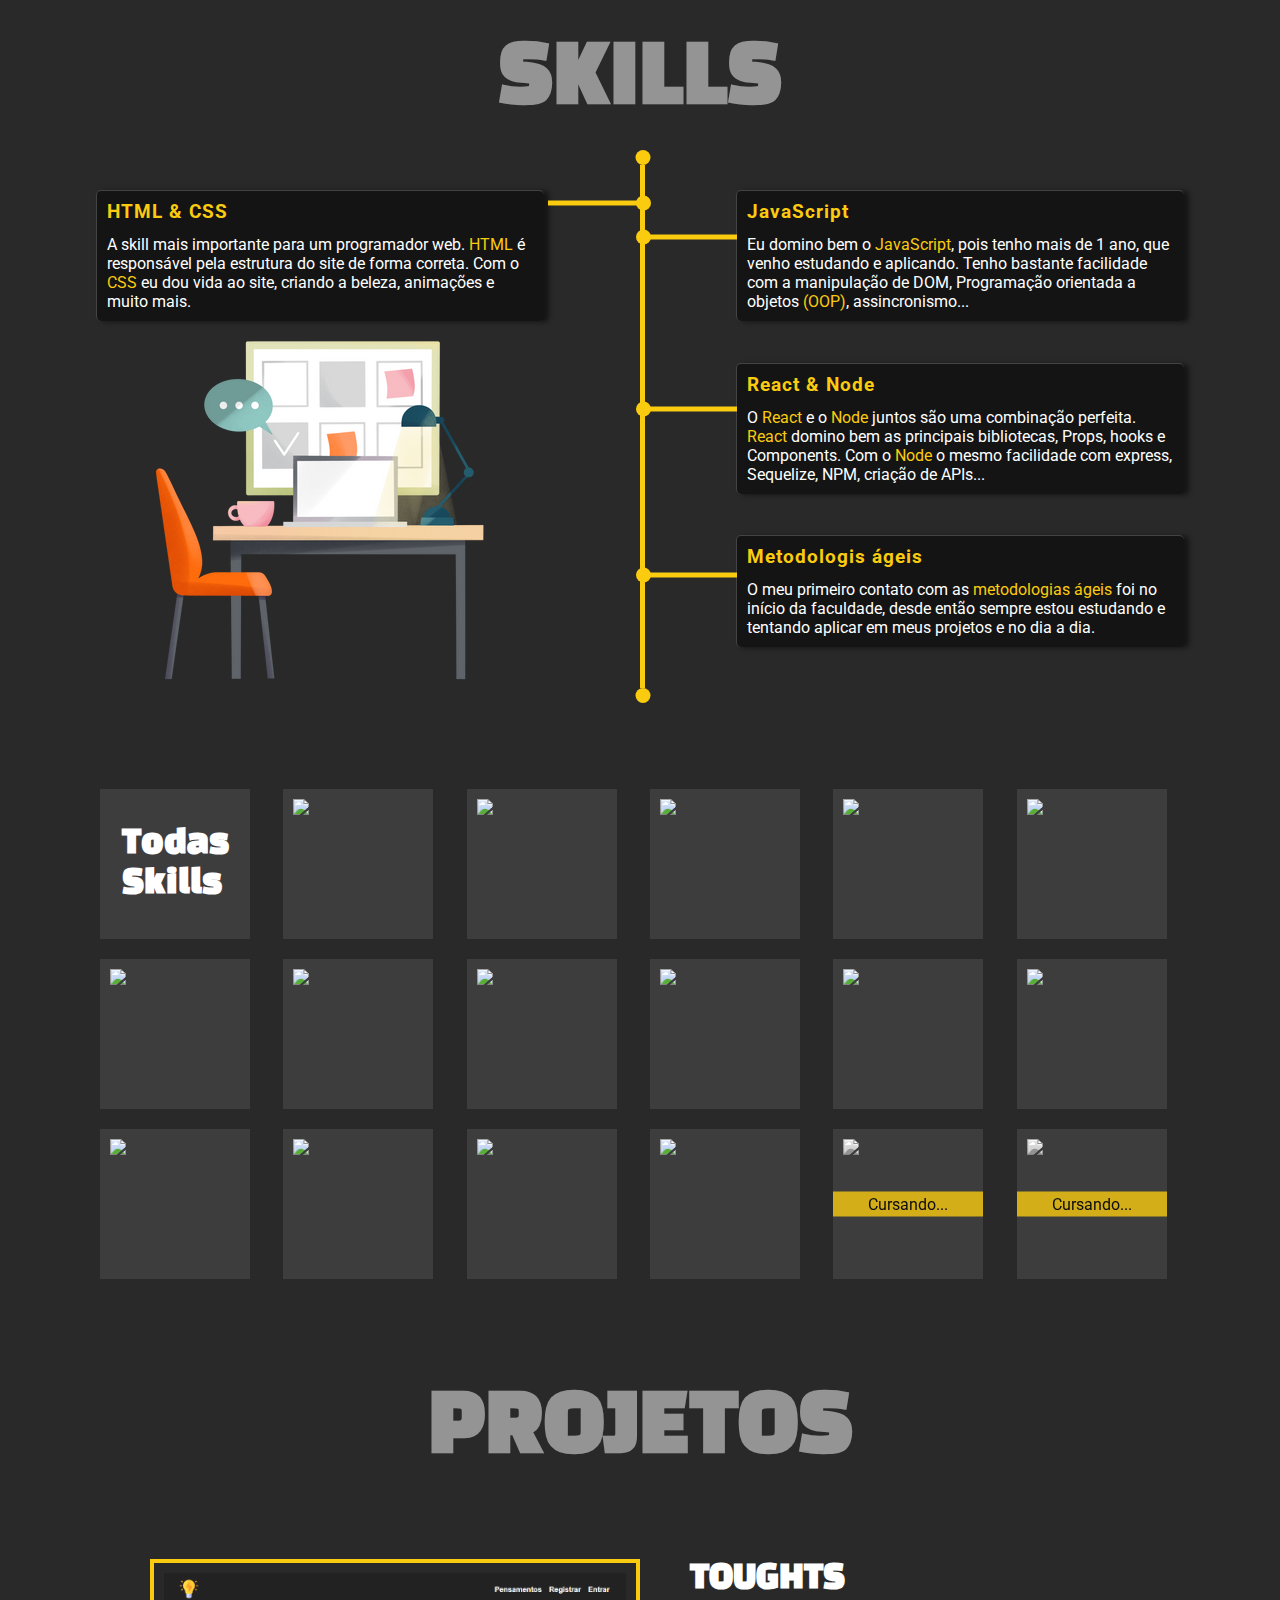
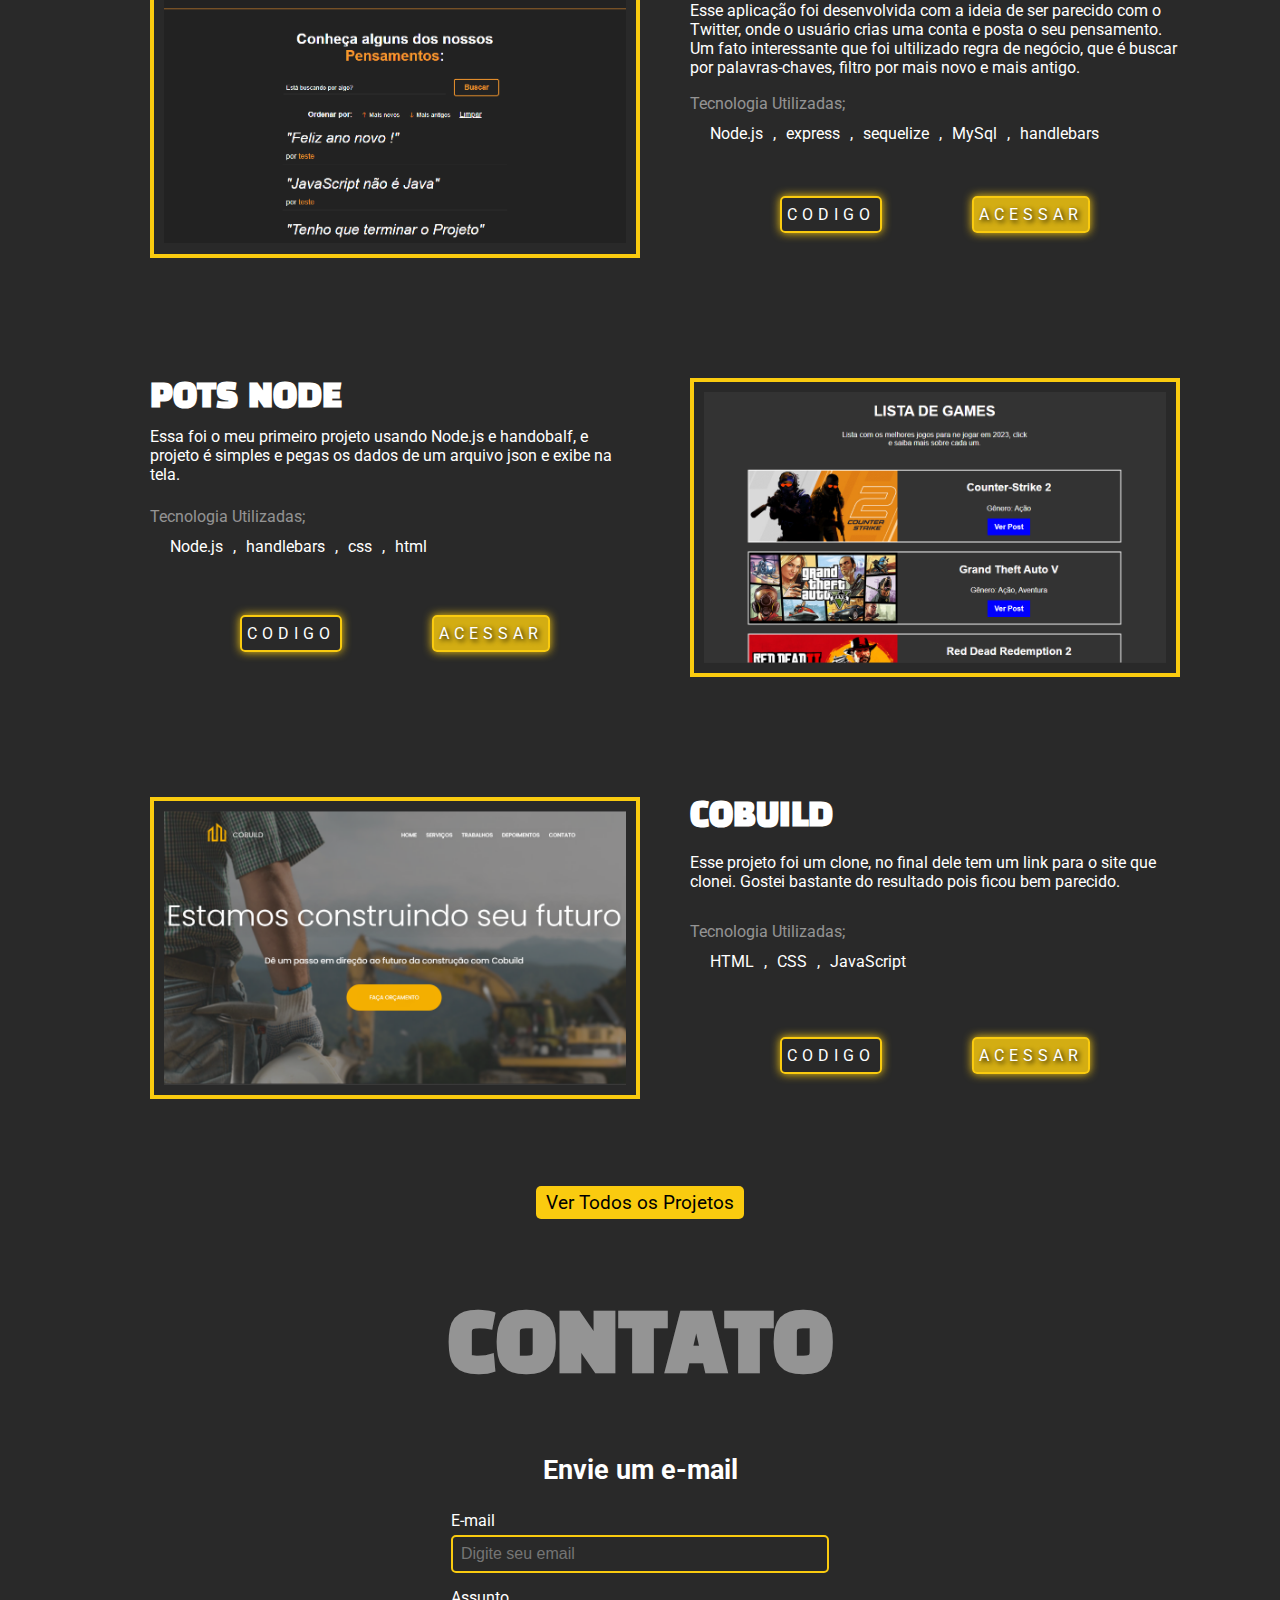
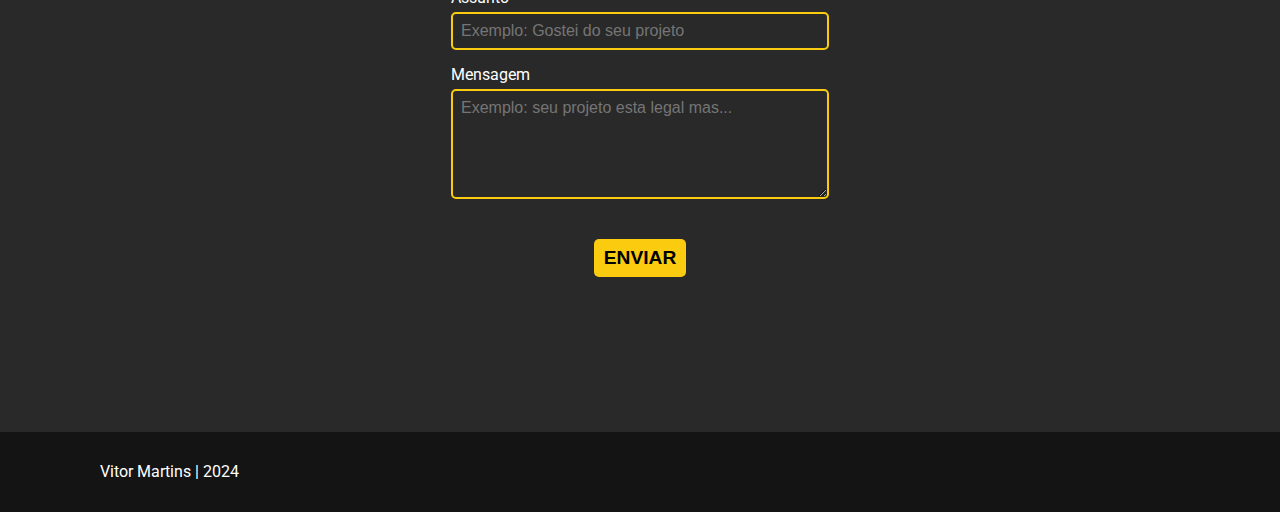
==== commit e1c95efe: "Atualização do final" ====
--- a/index.html
+++ b/index.html
@@ -9,6 +9,7 @@
     <link rel="stylesheet" href="https://cdn.jsdelivr.net/gh/devicons/devicon@v2.15.1/devicon.min.css">
     <link rel="shortcut icon" href="./assets/favicon.png" type="image/x-icon">
 
+    <script src="https://unpkg.com/scrollreveal"></script>
 </head>
 
 <body>
@@ -34,7 +35,7 @@
                 <source src="assets/banner.mp4" type="video/mp4">
             </video>
         </div>
-        <div class="banner-texto">
+        <div class="banner-texto evento-top">
             <div class="box-texto">
                 <h2>Vitor</h2>
                 <h1>Martins</h1>
@@ -49,24 +50,24 @@
         </div>
 
 
-        <div class="banner-image">
+        <div class="banner-image evento-top">
             <img src="./assets/minha-foto.jpeg"
                 alt="">
         </div>
 
-        <div class="banner-social">
+        <div class="banner-social evento-right">
             <a href="#" target="_blank"><i class="fa-brands fa-linkedin-in icon-social"></i></a>
             <a href="#" target="_blank"><i class="fa-brands fa-github icon-social"></i></a>
             <a href="#" target="_blank"><i class="fa-brands fa-instagram icon-social"></i></a>
         </div>
     </section>
     <section class="sobre" id="sobre">
-        <h2 class="titulo-sobre">SOBRE</h2>
+        <h2 class="titulo-sobre evento-titulo">SOBRE</h2>
 
         <div class="cards-sobre">
 
-            <div class="flip card-sobre card-sobre_imagem">
-                <div class="frente sobre-image">
+            <div class="flip card-sobre card-sobre_imagem ">
+                <div class="frente sobre-image evento-top">
                     <img
                         src="./assets/sobre-1.jpeg">
                 </div>
@@ -77,7 +78,7 @@
                 </div>
             </div>
             <div class="flip card-sobre">
-                <div class="frente">
+                <div class="frente evento-top-2">
                     <div class="card-titulo">
                         <h1>Quem Sou? </h1>
                     </div>
@@ -91,13 +92,21 @@
                     </p>
                 </div>
                 <div class="verso">
-                    <p>Lorem ipsum dolor sit amet consectetur adipisicing elit. Ab quia dolorem deserunt unde provident
-                        omnis, error perspiciatis, dolor vero voluptatum voluptatem velit, laboriosam vitae. Laboriosam,
-                        fuga! Facilis nesciunt quo aliquam!</p>
+                    <div class="card-titulo">
+                        <h1>Quem Sou? </h1>
+                    </div>
+                    <p>
+                        Meu nome é Vitor Martins, tenho 22 anos. Atualmente, estou morando em Sorocaba–SP. Tenho dois
+                        gatinhos,
+                        Federico e Catarina. <br> No meu tempo livre, gosto de dedicar à minha família, meus principais
+                        hobbies
+                        são
+                        games e programar, sou uma pessoa bem criativa e focada nos meus objetivos.
+                    </p>
                 </div>
             </div>
             <div class=" flip card-sobre card-sobre-ultimo">
-                <div class="frente">
+                <div class="frente evento-top-3">
                     <div class="card-titulo">
                         <h1>Meu<br> Objetivo</h1>
                     </div>
@@ -123,28 +132,28 @@
         </div>
     </section>
     <section class="container-skills" id="skills">
-        <h2 class="titulo-skills">SKILLS</h2>
+        <h2 class="titulo-skills evento-titulo">SKILLS</h2>
         <div class="barra"></div>
-        <div class="box-texto_skills right">
+        <div class="box-texto_skills right evento-top">
             <h3>HTML & CSS</h3>
             <p>
                 A skill mais importante para um programador web. <span>HTML</span> é responsável pela estrutura do site de forma
                 correta. Com o <span>CSS</span> eu dou vida ao site, criando a beleza, animações e muito mais.
             </p>
         </div>
-        <div class="box-texto_skills left">
+        <div class="box-texto_skills left evento-top-2">
             <h3>JavaScript</h3>
             <p>
                 Eu domino bem o <span>JavaScript</span>, pois tenho mais de 1 ano, que venho estudando e aplicando. Tenho bastante
                 facilidade com a manipulação de DOM, Programação orientada a objetos <span>(OOP)</span>, assincronismo...
             </p>
         </div>
-        <div class="skills-image">
+        <div class="skills-image evento-left">
             <img src="assets/workspace.png" alt="">
         </div>
 
         <div class="skills-textos">
-            <div class="box-texto_skills left">
+            <div class="box-texto_skills left evento-top-3">
                 <h3>React & Node</h3>
                 <p>
                     O <span>React</span> e o <span>Node</span> juntos são uma combinação perfeita. <span>React</span> domino bem as principais bibliotecas,
@@ -152,10 +161,10 @@
                     APIs...
                 </p>
             </div>
-            <div class="box-texto_skills left">
+            <div class="box-texto_skills left evento-top-4">
                 <h3>Metodologis ágeis</h3>
                 <p>
-                     O meu primeiro contato com as <span>metodologias ágeis</span> foi no início da faculdade, desde então sempre estou estudando e tentando aplicar em meus projetos e no dia a dia.
+                    O meu primeiro contato com as <span>metodologias ágeis</span> foi no início da faculdade, desde então sempre estou estudando e tentando aplicar em meus projetos e no dia a dia.
                 </p>
             </div>
         </div>
@@ -167,57 +176,57 @@
                         Skills
                     </h2>
                 </li>
-                <li class="skill-item" data-tooltip="HTML">
+                <li class="skill-item evento-left" data-tooltip="HTML">
                     <img src="https://cdn.jsdelivr.net/gh/devicons/devicon/icons/html5/html5-original.svg" />
                 </li>
-                <li class="skill-item" data-tooltip="CSS3">
+                <li class="skill-item evento-left-2" data-tooltip="CSS3">
                     <img src="https://cdn.jsdelivr.net/gh/devicons/devicon/icons/css3/css3-original.svg" />
                 </li>
-                <li class="skill-item" data-tooltip="JavaScript">
+                <li class="skill-item evento-left-3" data-tooltip="JavaScript">
                     <img src="https://cdn.jsdelivr.net/gh/devicons/devicon/icons/javascript/javascript-original.svg" />
                 </li>
-                <li class="skill-item" data-tooltip="React.js">
+                <li class="skill-item evento-left-4" data-tooltip="React.js">
                     <img src="https://cdn.jsdelivr.net/gh/devicons/devicon/icons/react/react-original.svg" />
                 </li>
-                <li class="skill-item" data-tooltip="Node">
+                <li class="skill-item evento-left-5" data-tooltip="Node">
                     <img src="https://cdn.jsdelivr.net/gh/devicons/devicon/icons/nodejs/nodejs-plain-wordmark.svg" />
                 </li>
-                <li class="skill-item" data-tooltip="MySql">
+                <li class="skill-item evento-left-6" data-tooltip="MySql">
                     <img src="https://cdn.jsdelivr.net/gh/devicons/devicon/icons/mysql/mysql-original-wordmark.svg" />
                 </li>
-                <li class="skill-item" data-tooltip="MongoDB">
+                <li class="skill-item evento-left-7" data-tooltip="MongoDB">
 
                     <img src="https://cdn.jsdelivr.net/gh/devicons/devicon/icons/mongodb/mongodb-plain-wordmark.svg" />
                 </li>
-                <li class="skill-item" data-tooltip="NPM">
+                <li class="skill-item evento-left-8" data-tooltip="NPM">
                     <img src="https://cdn.jsdelivr.net/gh/devicons/devicon/icons/npm/npm-original-wordmark.svg" />
                 </li>
-                <li class="skill-item" data-tooltip="Bootstrap5">
+                <li class="skill-item evento-left-9" data-tooltip="Bootstrap5">
                     <img src="https://cdn.jsdelivr.net/gh/devicons/devicon/icons/bootstrap/bootstrap-original.svg" />
                 </li>
-                <li class="skill-item" data-tooltip="Git">
+                <li class="skill-item evento-left-10" data-tooltip="Git">
                     <img src="https://cdn.jsdelivr.net/gh/devicons/devicon/icons/git/git-original.svg" />
                 </li>
-                <li class="skill-item" data-tooltip="GitHub">
+                <li class="skill-item evento-left-11" data-tooltip="GitHub">
                     <img src="https://cdn.jsdelivr.net/gh/devicons/devicon/icons/github/github-original.svg" />
                 </li>
-                <li class="skill-item" data-tooltip="Handlebars">
+                <li class="skill-item evento-left-12" data-tooltip="Handlebars">
                     <img src="https://cdn.jsdelivr.net/gh/devicons/devicon/icons/handlebars/handlebars-original.svg" />
                 </li>
-                <li class="skill-item" data-tooltip="VSCode">
+                <li class="skill-item evento-left-13" data-tooltip="VSCode">
                     <img src="https://cdn.jsdelivr.net/gh/devicons/devicon/icons/vscode/vscode-original.svg" />
                 </li>
-                <li class="skill-item" data-tooltip="Sequelize">
+                <li class="skill-item evento-left-14" data-tooltip="Sequelize">
                     <img src="https://cdn.jsdelivr.net/gh/devicons/devicon/icons/sequelize/sequelize-original.svg" />
                 </li>
-                <li class="skill-item" data-tooltip="Webpack">
+                <li class="skill-item evento-left-15" data-tooltip="Webpack">
                     <img src="https://cdn.jsdelivr.net/gh/devicons/devicon/icons/webpack/webpack-original.svg" />
                 </li>
-                <li class="skill-item embreve" data-tooltip="TypeScript">
+                <li class="skill-item embreve evento-left-16" data-tooltip="TypeScript">
                     <img class="skill-item_img"
                         src="https://cdn.jsdelivr.net/gh/devicons/devicon/icons/typescript/typescript-original.svg" />
                 </li>
-                <li class="skill-item embreve" data-tooltip="SASS">
+                <li class="skill-item embreve evento-left-17" data-tooltip="SASS">
                     <img class="skill-item_img"
                         src="https://cdn.jsdelivr.net/gh/devicons/devicon/icons/sass/sass-original.svg" />
                 </li>
@@ -226,9 +235,9 @@
 
     </section>
     <section class="container-projetos" id="projetos">
-        <h2 class="titulo-projetos">PROJETOS</h2>
-
-        <div class="projetos">
+        <h2 class="titulo-projetos evento-titulo">PROJETOS</h2>
+
+        <div class="projetos evento-top">
             <!--  <div class="card-projeto">
                 <div class="card-projeto_imagem">
                     <img class="img" src="./assets/img-json" alt="">
@@ -256,10 +265,10 @@
         <div class="projeto-botao">Ver Todos os Projetos</div>
     </section>
     <section class="container-contato" id="contato">
-        <h2 class="titulo-contato"> CONTATO</h2>
+        <h2 class="titulo-contato evento-titulo"> CONTATO</h2>
 
         <div class="contato">
-            <div class="contato-info">
+          <!--   <div class="contato-info">
                 <div class="contato-info_box telefone">
                     <h3>Telefone</h3>
                     <p>(11) 9.9547-3175</p>
@@ -271,23 +280,28 @@
                 <div class="contato-info_box whatsapp">
                     <p>Envie um menssagem, vai ser um prazer conversar com você.</p>
                 </div>
-            </div>
-            <div class="contato-form">
-                <form class="form">
+            </div> -->
+            <div class="contato-form evento-top">
+                <form action="https://formsubmit.co/vitor.martins.1321@gmail.com" method="POST" class="form">
                     <h3>Envie um e-mail</h3>
                     <div class="form-control">
                         <label for="email">E-mail</label>
-                        <input type="email" name="email" placeholder="Digite seu email">
+                        <input type="email" name="email" placeholder="Digite seu email" required>
                     </div>
                     <div class="form-control">
-                        <label for="tema">Assunto</label>
-                        <input type="text" name="tema" placeholder="Exemplo: Gostei do seu projeto">
+                        <label for="name">Assunto</label>
+                        <input type="text" name="name" placeholder="Exemplo: Gostei do seu projeto" required> 
                     </div>
                     <div class="form-control">
-                        <label for="mensagem">Mensagem</label>
-                        <textarea name="mensagem" placeholder="Exemplo: seu projeto esta legal mas..."></textarea>
-                    </div>
+                        <label for="message">Mensagem</label>
+                        <textarea name="message" rows="5" placeholder="Exemplo: seu projeto esta legal mas..." required></textarea>
+                    </div>
+
                     <input type="submit" value="Enviar" class="btn-input">
+                    <input type="hidden" name="_subject" value="Email Portfolio!">
+                    <input type="text" name="_honey" style="display:none">
+                    <input type="hidden" name="_captcha" value="false">
+                    <input type="hidden" name="_next" value="https://projeto3-0.vercel.app/">
                 </form>
             </div>
         </div>
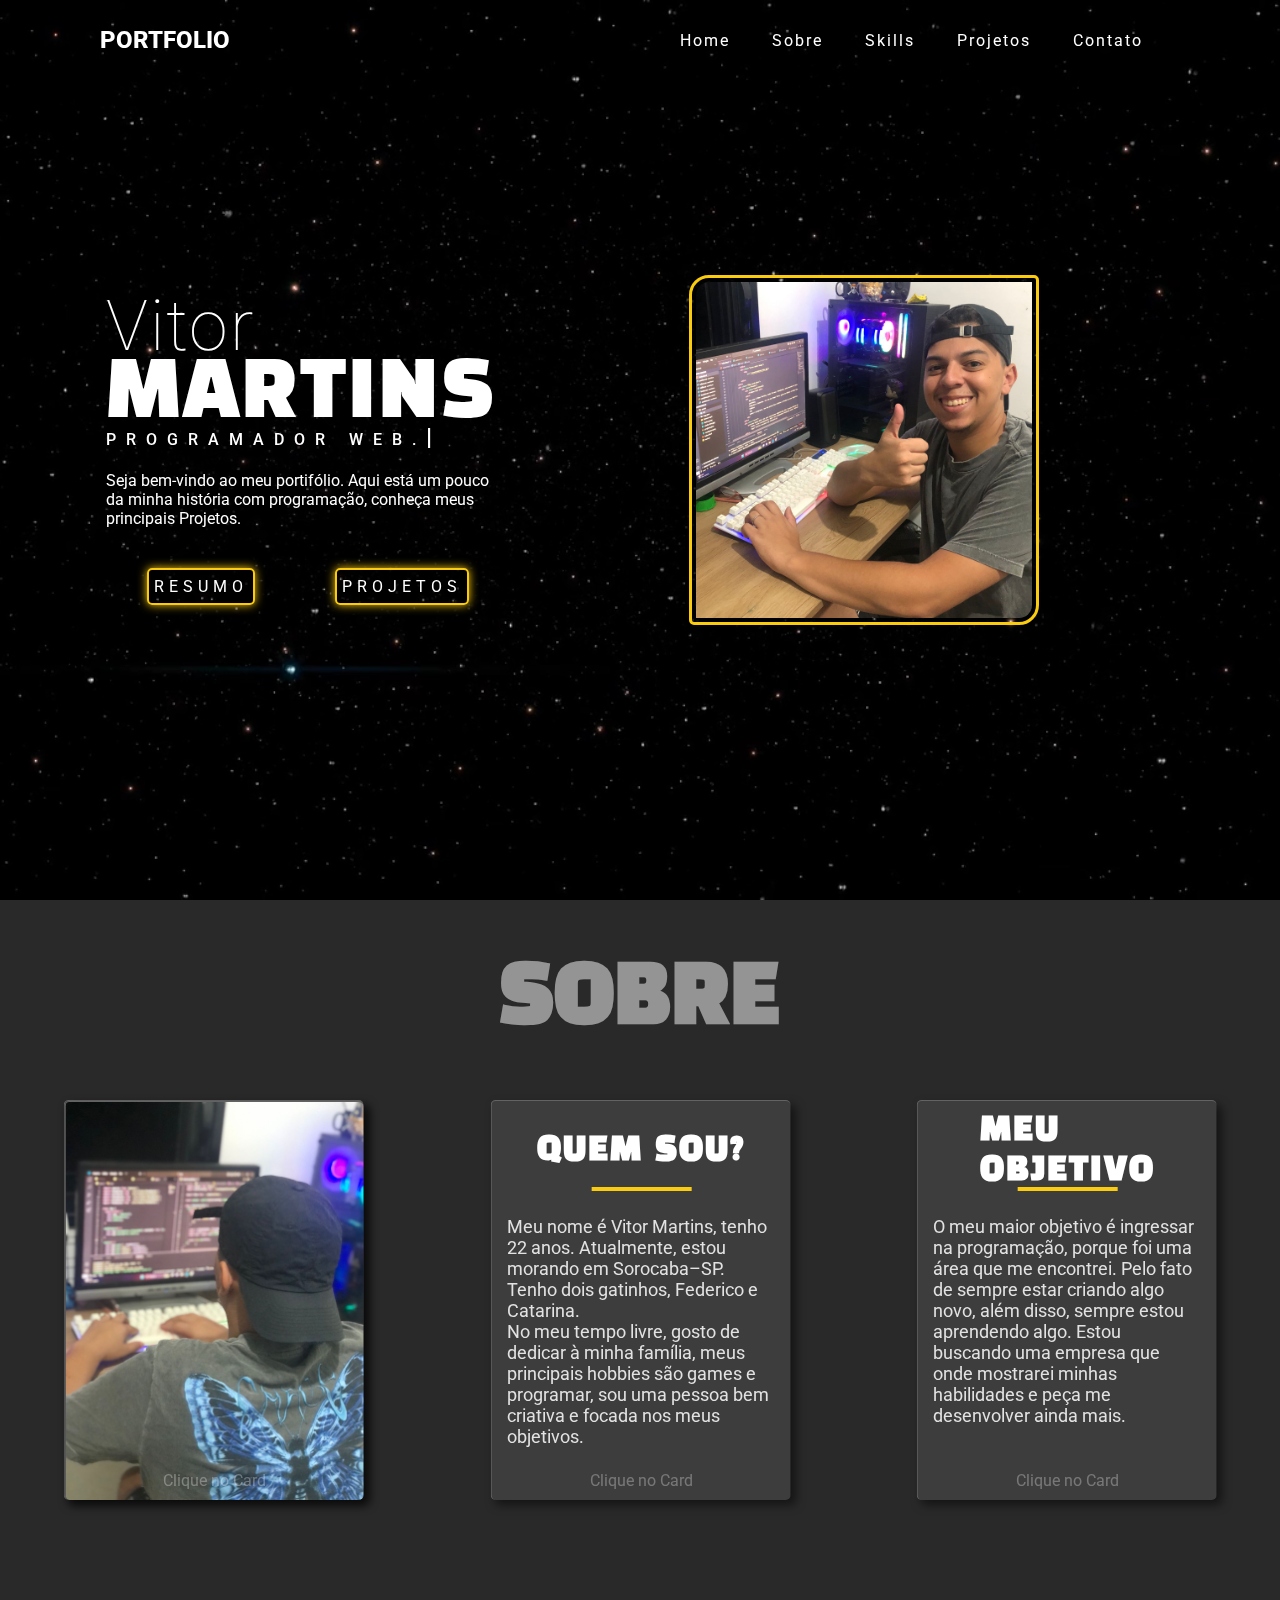
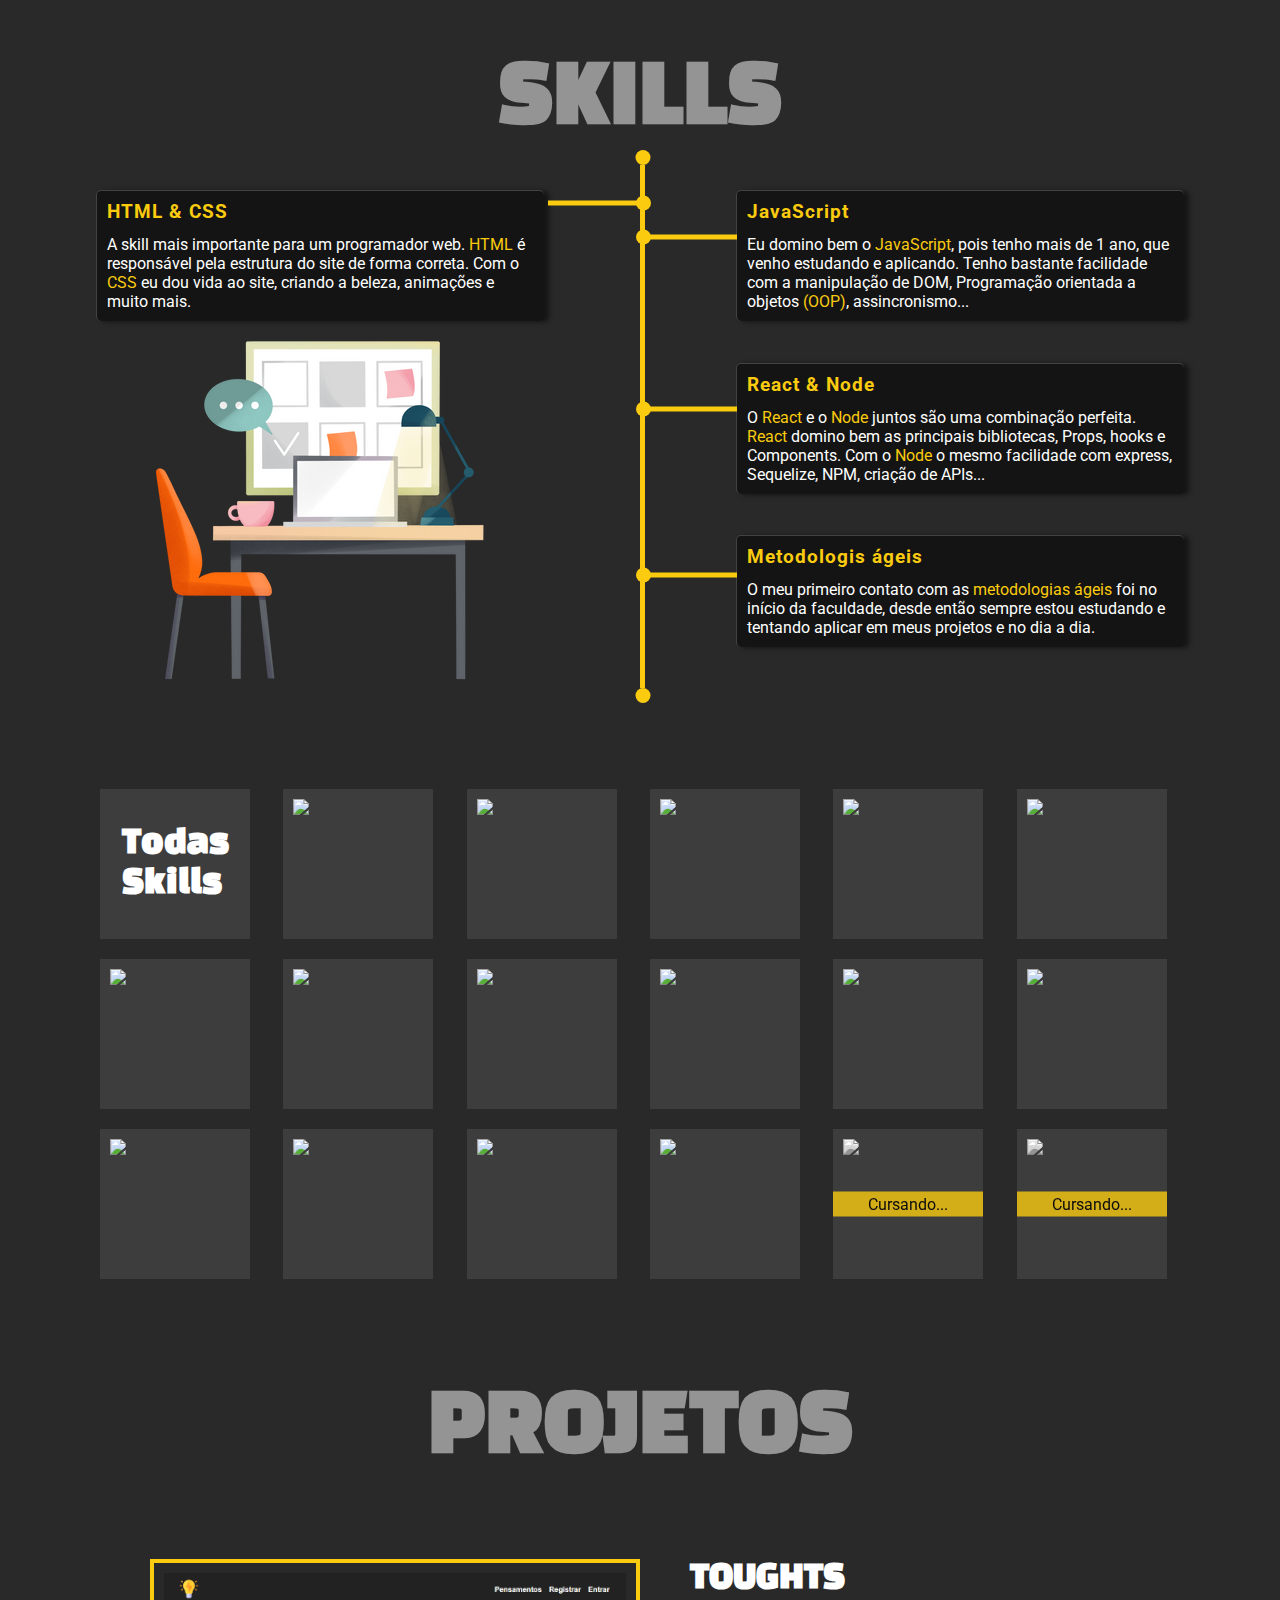
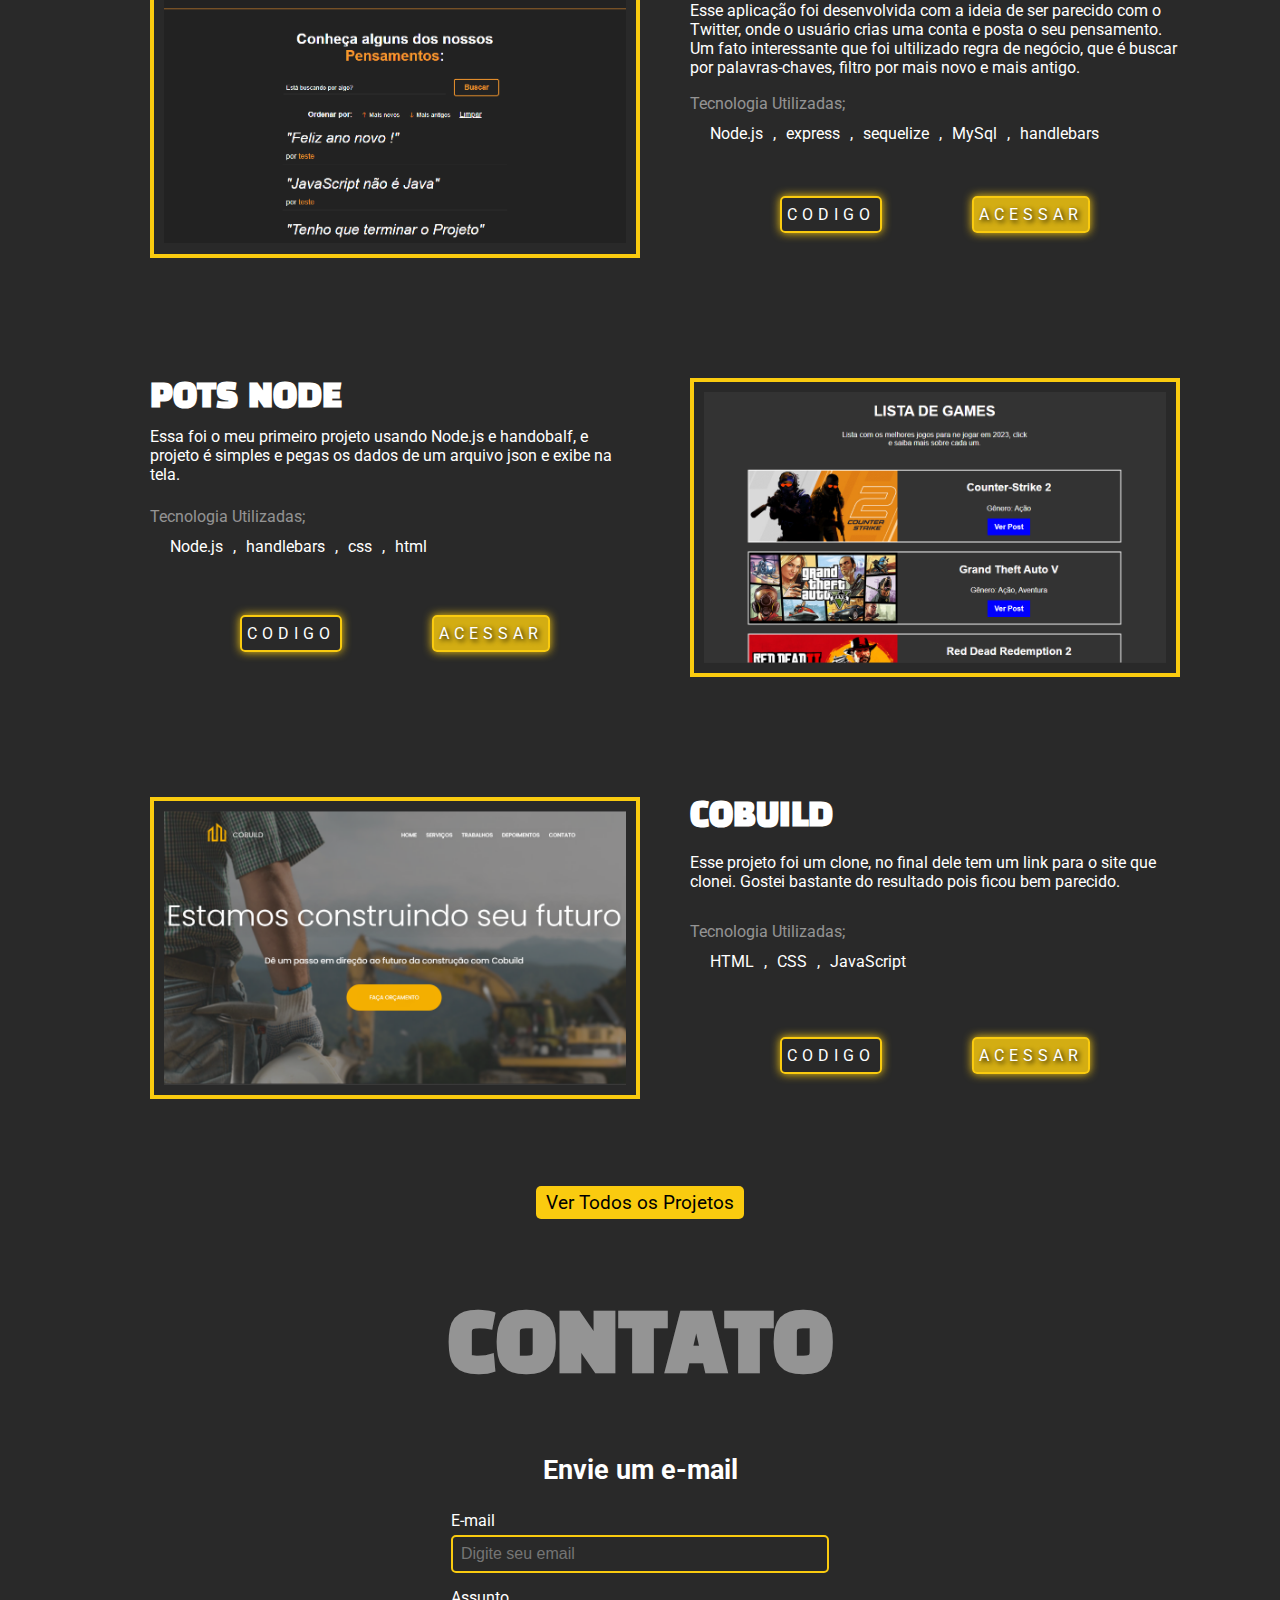
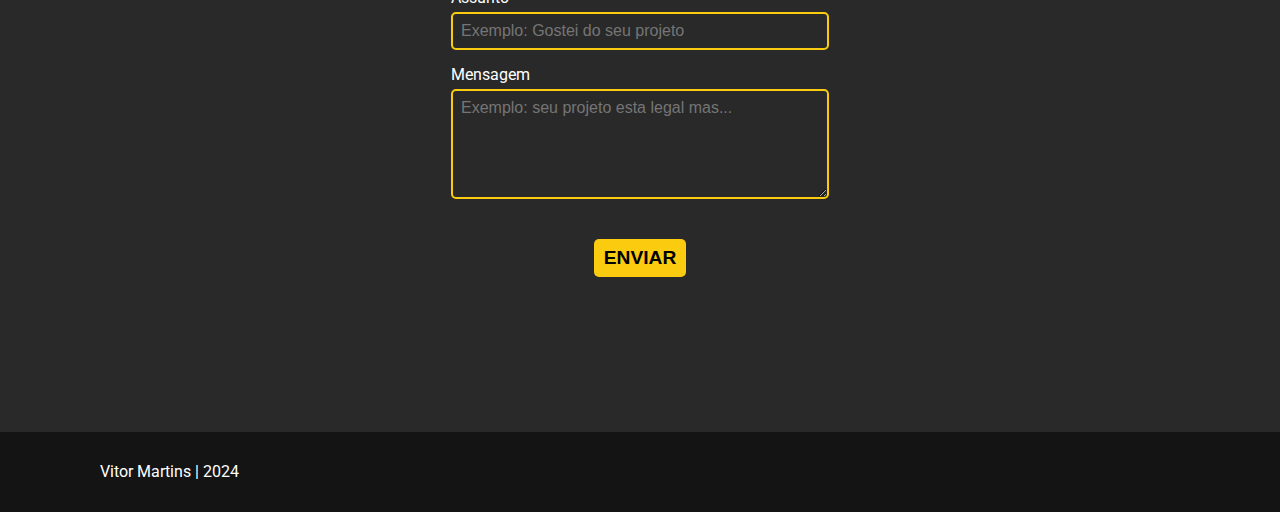
==== commit 092e751a: "ativando o scroll do menu" ====
--- a/index.html
+++ b/index.html
@@ -20,7 +20,7 @@
         </div>
         <nav class="nav">
             <ul class="nav-links">
-                <li class="nav-link ativo"><a href="#home">Home</a></li>
+                <li class="nav-link"><a href="#home">Home</a></li>
                 <li class="nav-link"><a href="#sobre">Sobre</a></li>
                 <li class="nav-link"><a href="#skills">Skills</a></li>
                 <li class="nav-link"><a href="#projetos">Projetos</a></li>
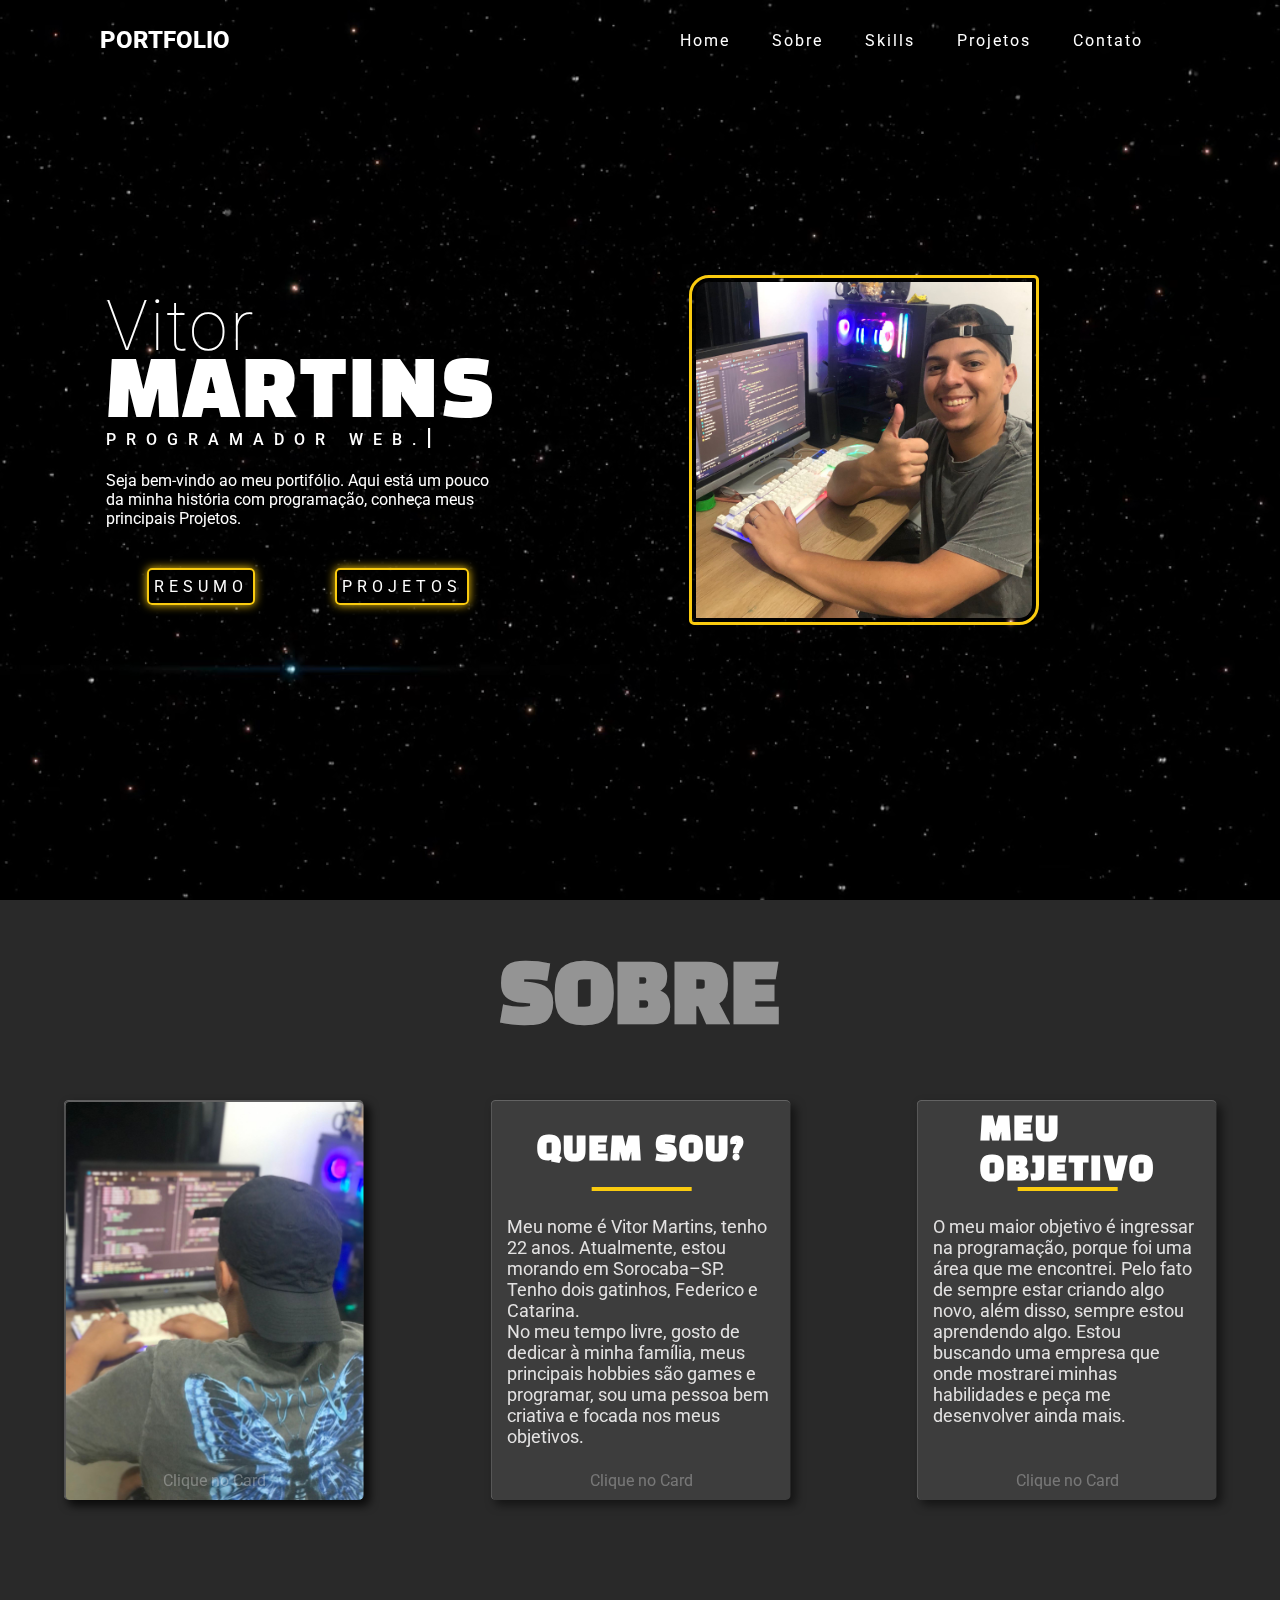
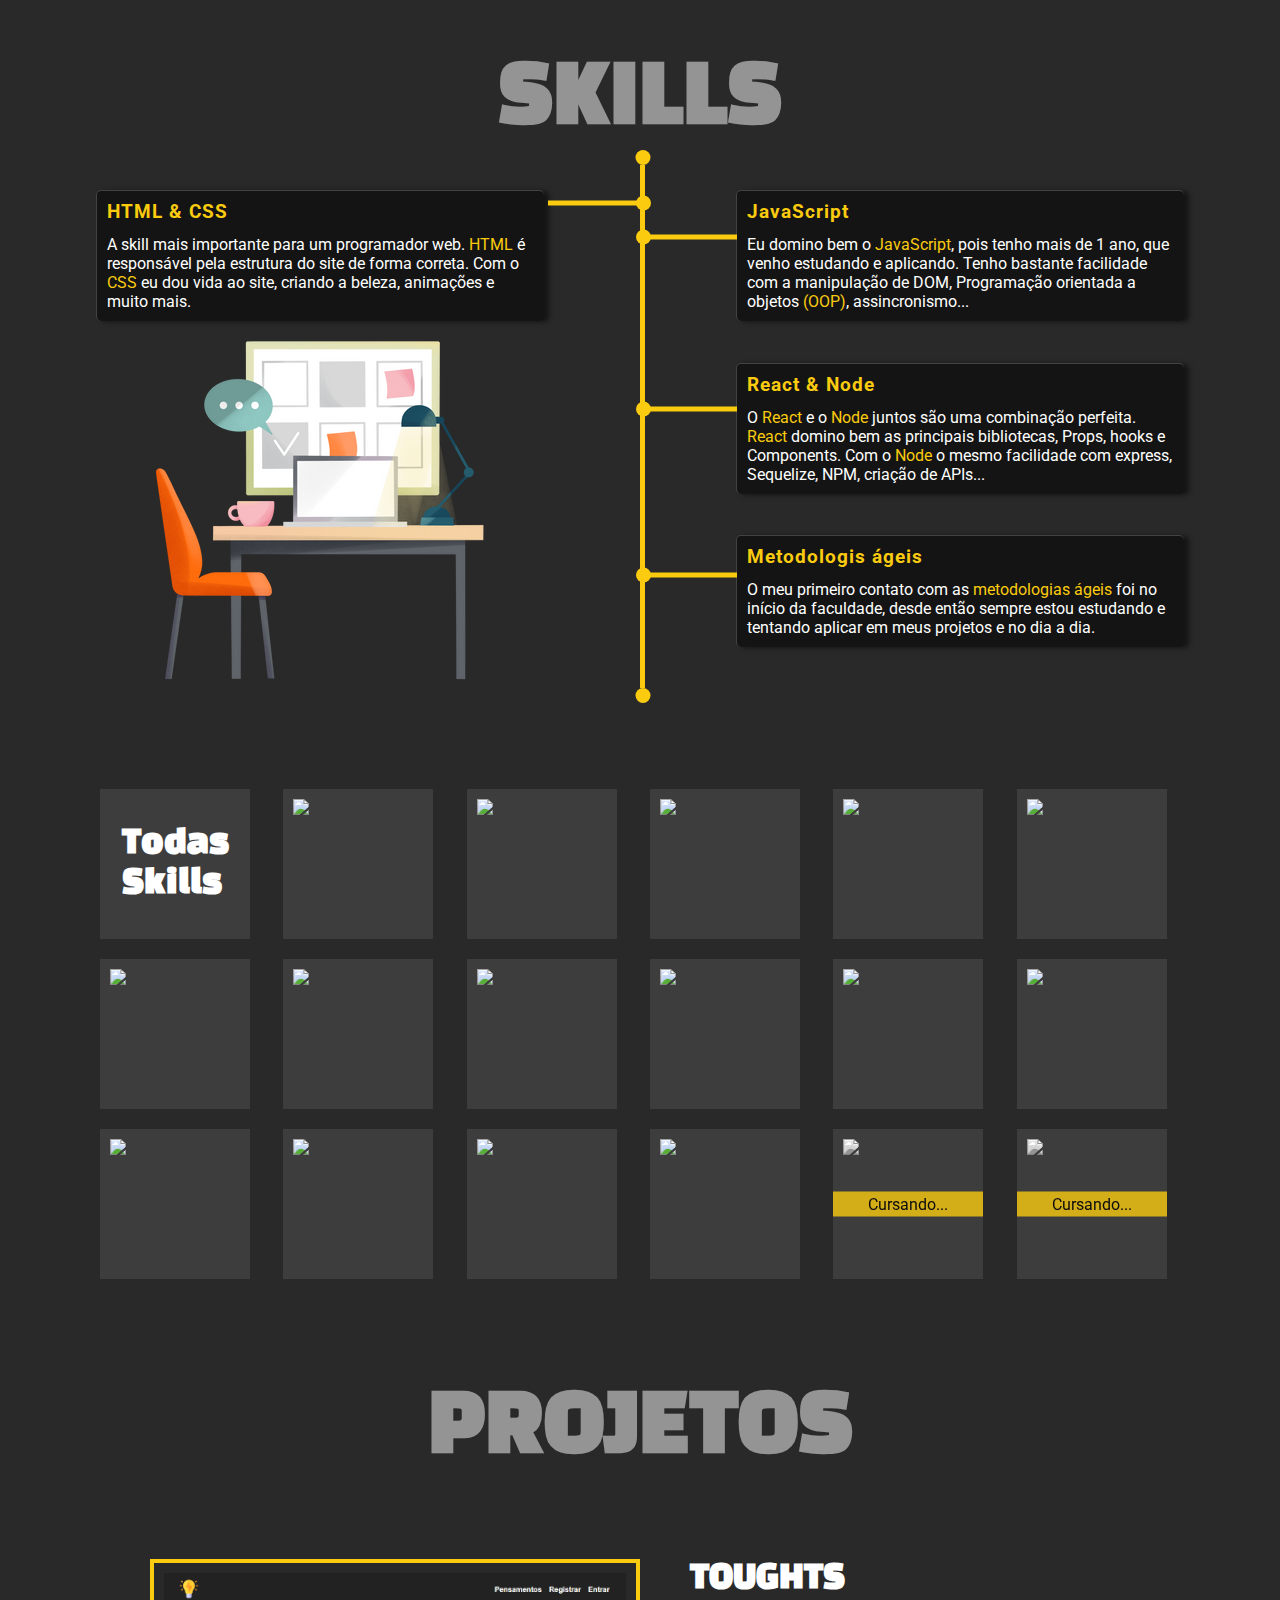
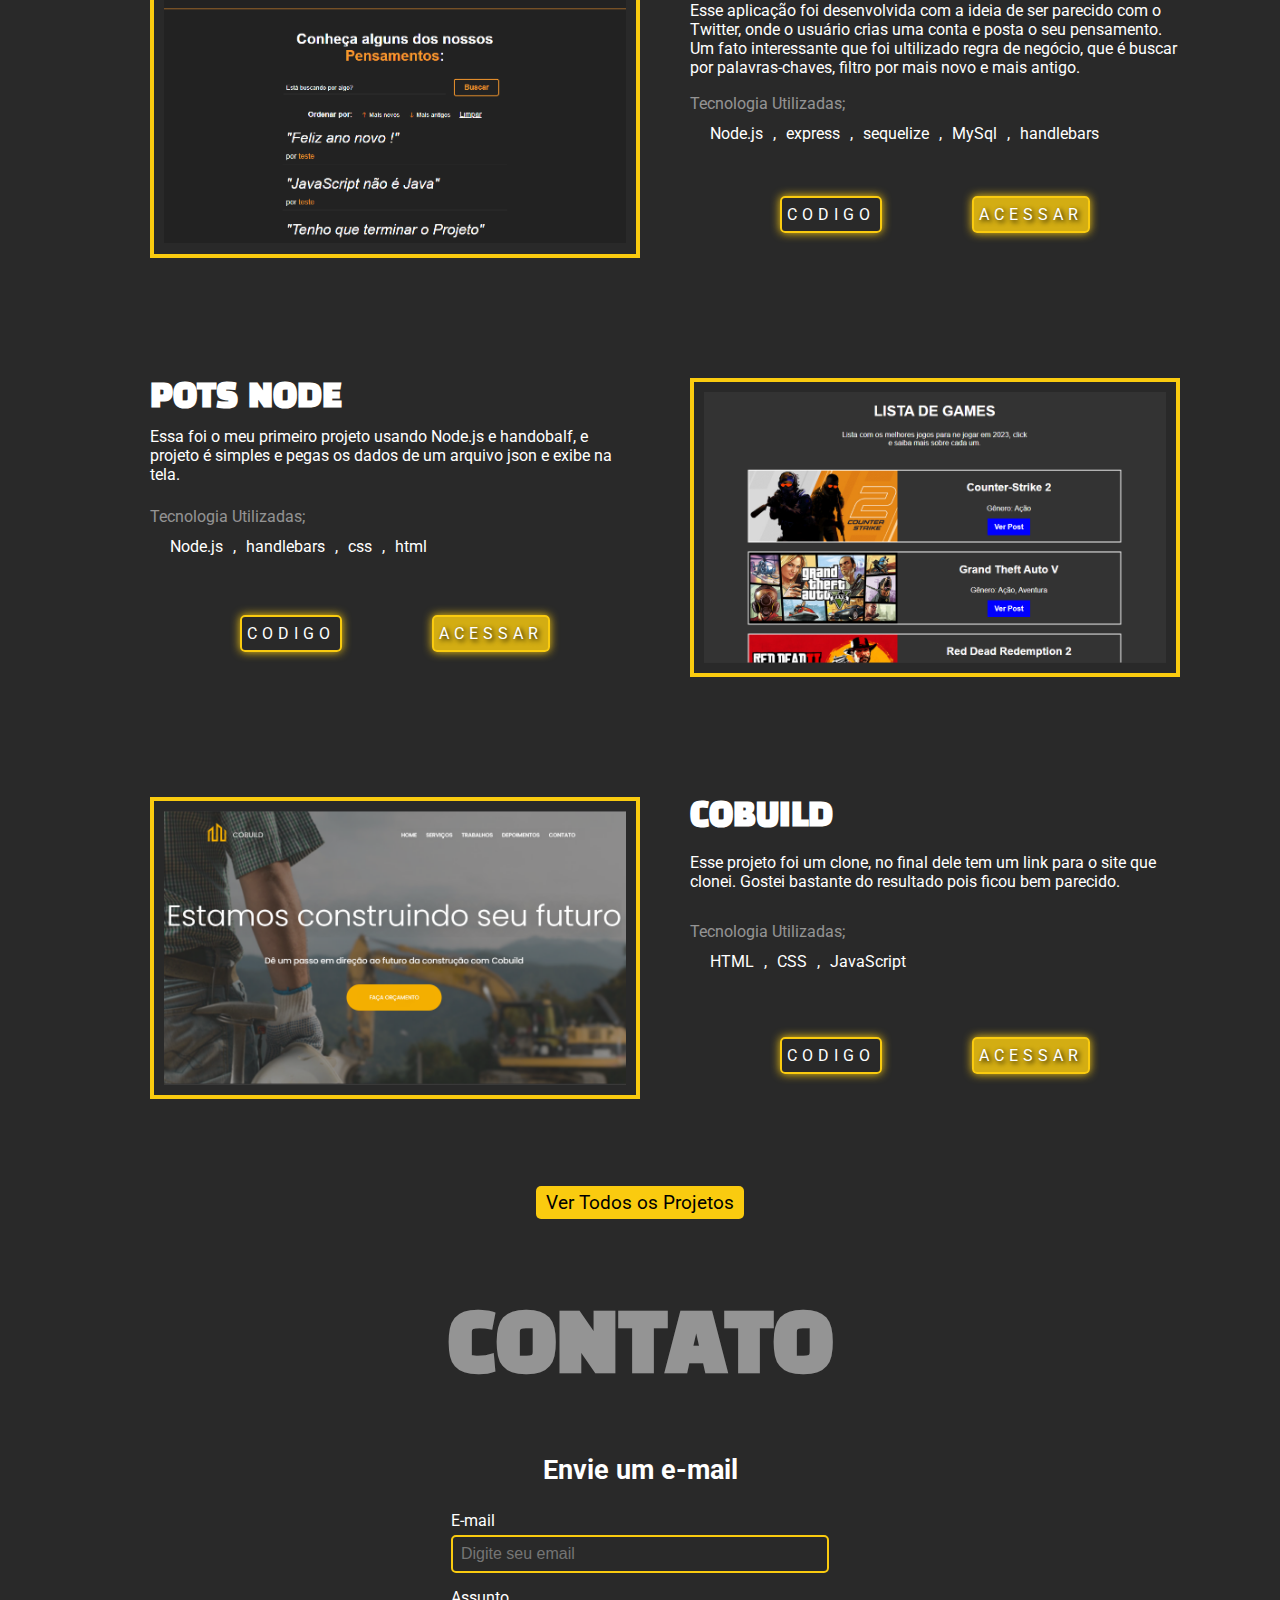
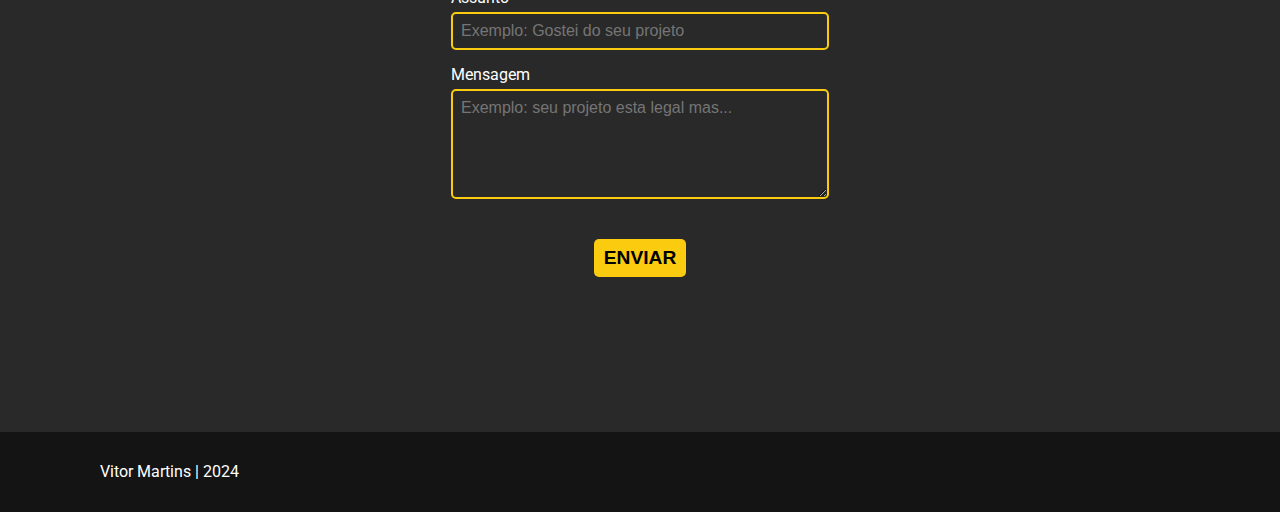
==== commit 14a70817: "Atualização 07-03-2024" ====
--- a/index.html
+++ b/index.html
@@ -43,7 +43,7 @@
                 <p>Seja bem-vindo ao meu portifólio. Aqui está um pouco da minha história com programação, conheça meus
                     principais Projetos.</p>
                 <div class="banner-btns">
-                    <a href="#" target="_blank">Resumo</a>
+                    <a href="./assets/vitor-martins.pdf" target="_blank">Resumo</a>
                     <a href="#projetos" target="_blank">Projetos</a>
                 </div>
             </div>
@@ -56,9 +56,9 @@
         </div>
 
         <div class="banner-social evento-right">
-            <a href="#" target="_blank"><i class="fa-brands fa-linkedin-in icon-social"></i></a>
-            <a href="#" target="_blank"><i class="fa-brands fa-github icon-social"></i></a>
-            <a href="#" target="_blank"><i class="fa-brands fa-instagram icon-social"></i></a>
+            <a href="https://www.linkedin.com/in/eu-vitor-martins/" target="_blank"><i class="fa-brands fa-linkedin-in icon-social"></i></a>
+            <a href="https://github.com/EuVitorMartins" target="_blank"><i class="fa-brands fa-github icon-social"></i></a>
+            <a href="https://www.instagram.com/eu.vitor.martins/" target="_blank"><i class="fa-brands fa-instagram icon-social"></i></a>
         </div>
     </section>
     <section class="sobre" id="sobre">
@@ -309,10 +309,10 @@
     <footer class="footer">
         <div> Vitor Martins | 2024 </div>
         <div>
-            <a href="#" target="_blank"><i class="fa-brands fa-linkedin-in icon-social"></i></a>
-            <a href="#" target="_blank"><i class="fa-brands fa-github icon-social"></i></a>
-            <a href="#" target="_blank"><i class="fa-brands fa-instagram icon-social"></i></a>
-            <a href="#" target="_blank"><i class="fa-brands fa-whatsapp icon-social"></i></a>
+            <a href="https://www.linkedin.com/in/eu-vitor-martins/" target="_blank"><i class="fa-brands fa-linkedin-in icon-social"></i></a>
+            <a href="https://github.com/EuVitorMartins" target="_blank"><i class="fa-brands fa-github icon-social"></i></a>
+            <a href="https://www.instagram.com/eu.vitor.martins/" target="_blank"><i class="fa-brands fa-instagram icon-social"></i></a>
+          <!--   <a href="#" target="_blank"><i class="fa-brands fa-whatsapp icon-social"></i></a> -->
         </div>
     </footer>
     <script src="https://kit.fontawesome.com/5d448974a8.js" crossorigin="anonymous"></script>
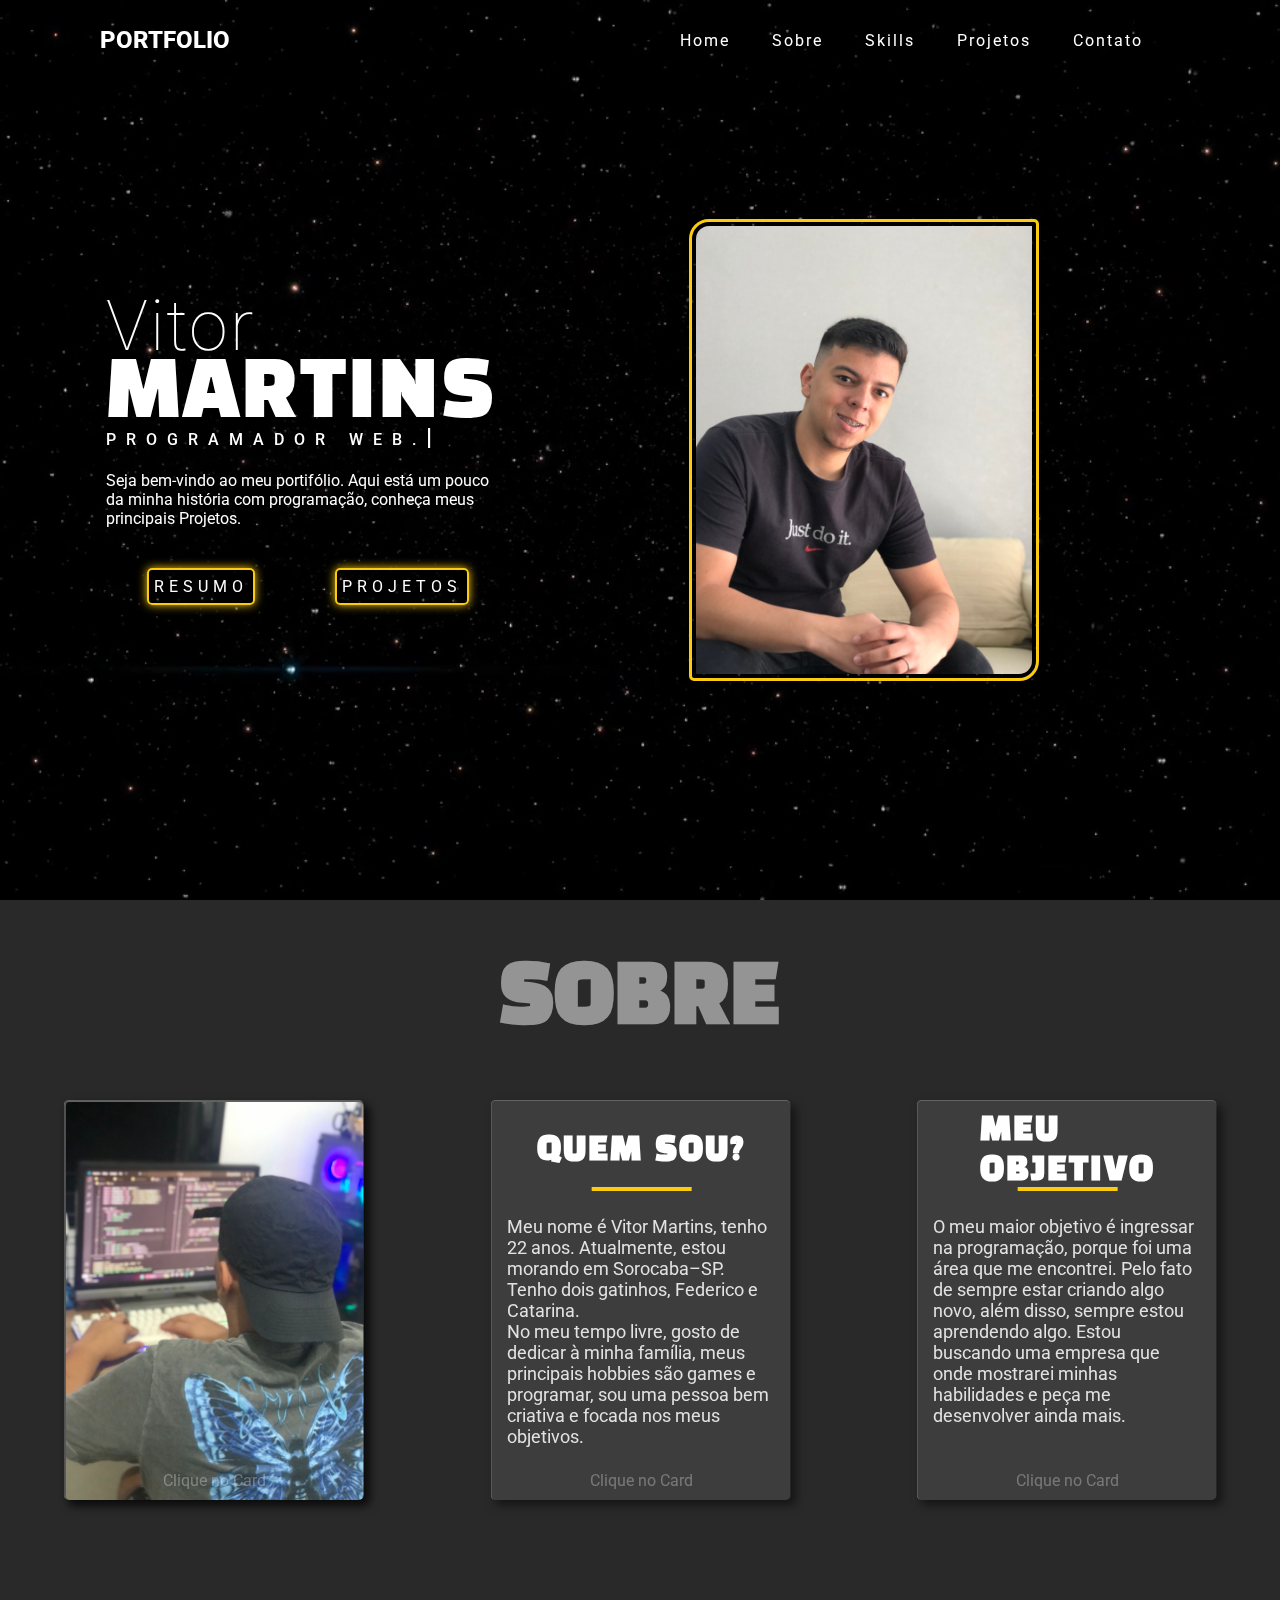
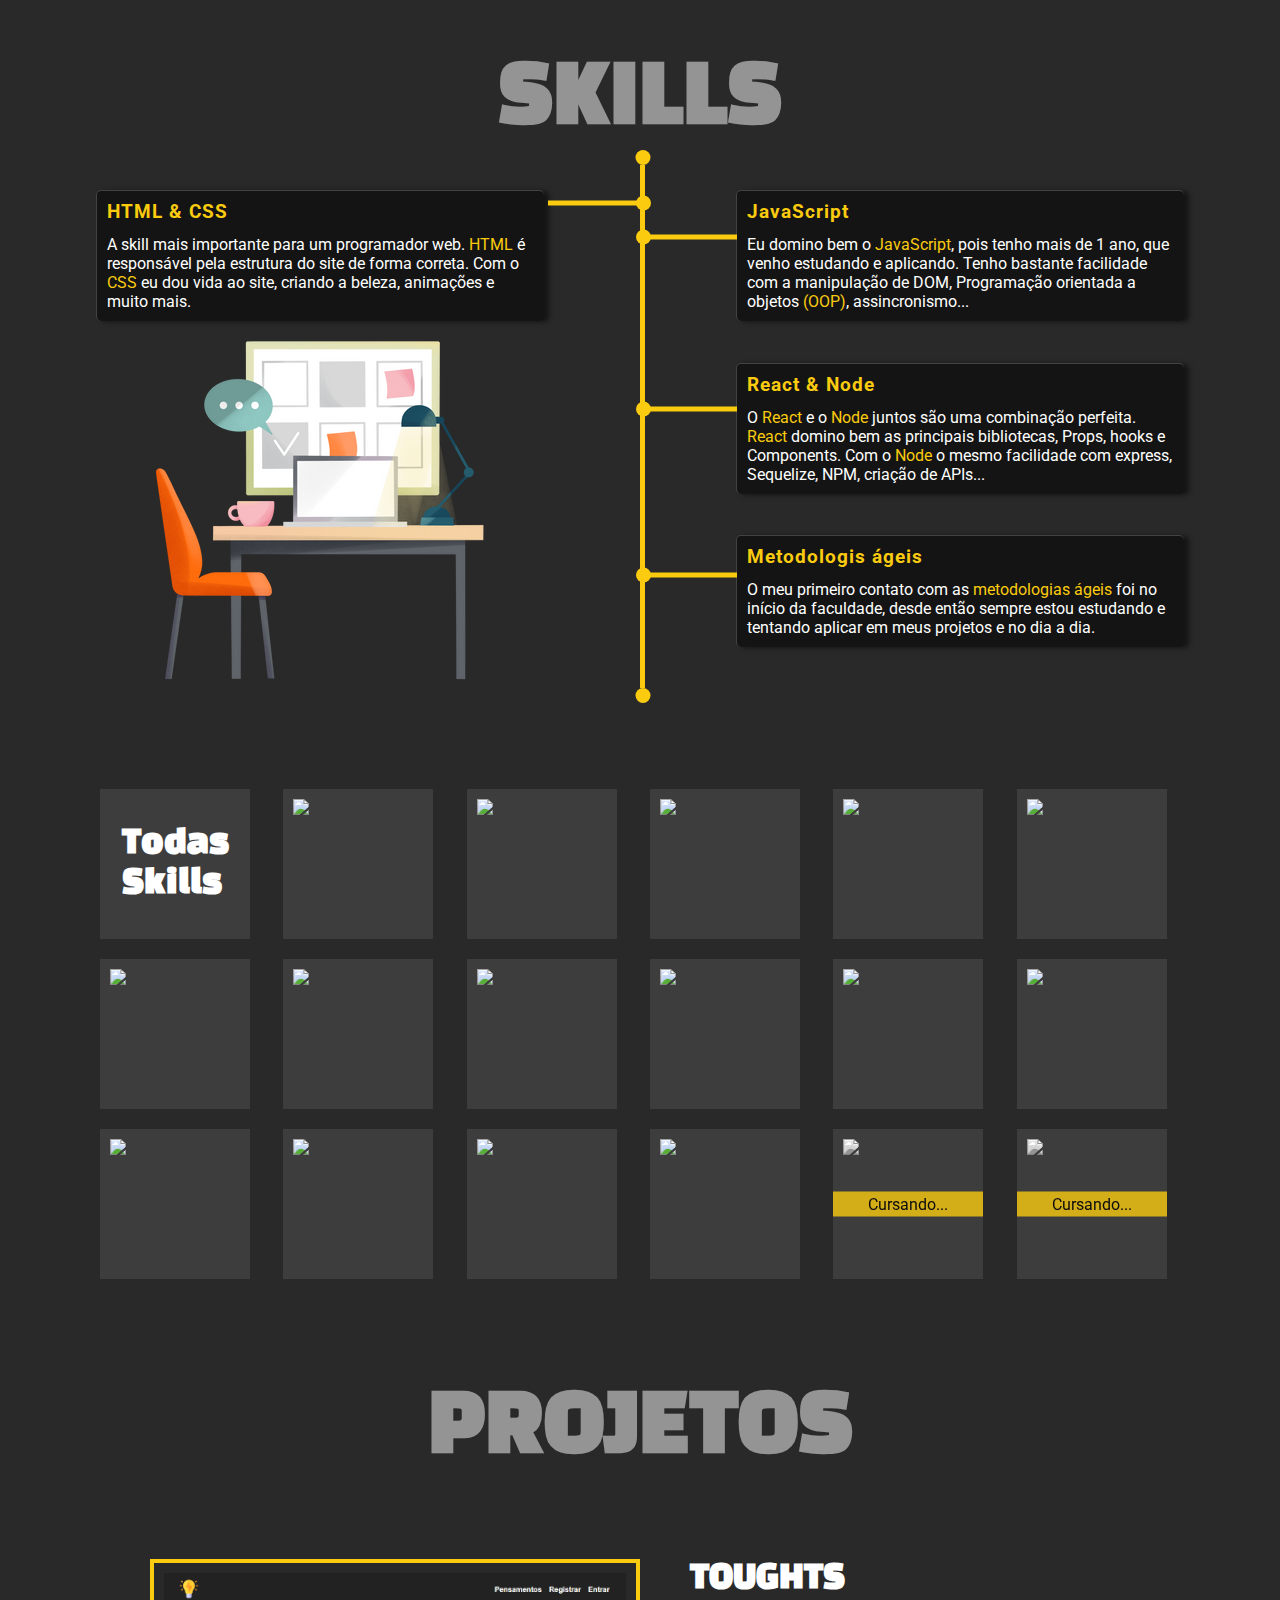
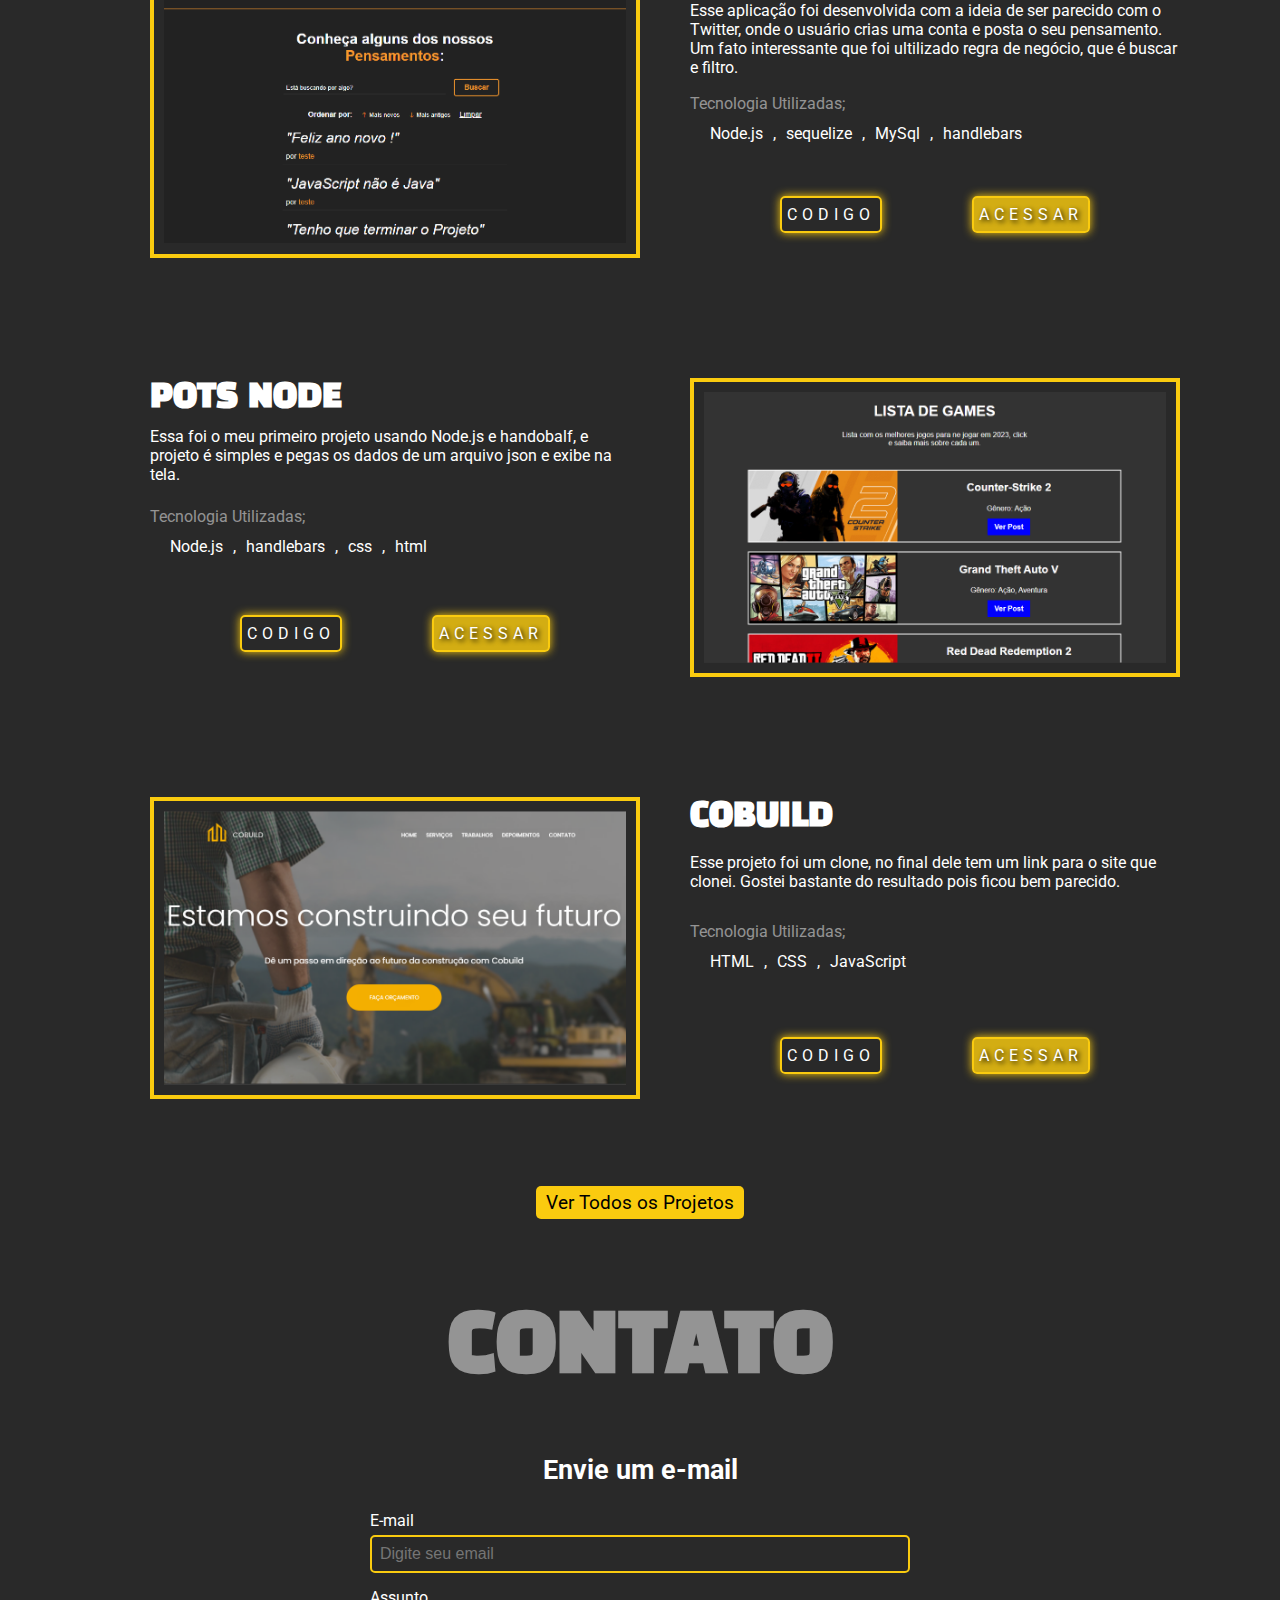
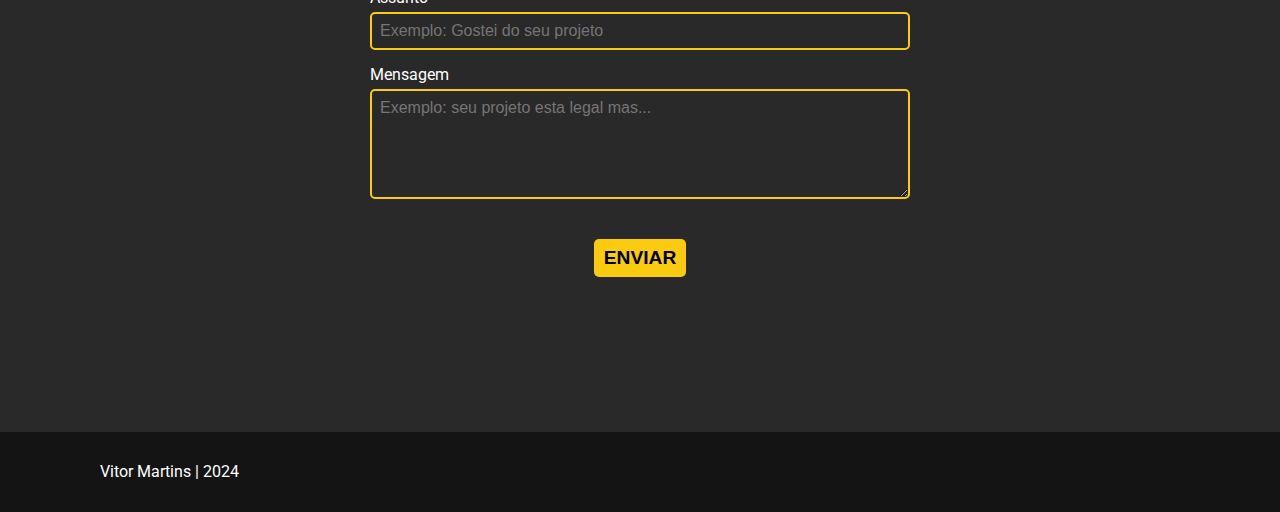
==== commit c2805e65: "Atualização 13-03-2024" ====
--- a/index.html
+++ b/index.html
@@ -51,7 +51,7 @@
 
 
         <div class="banner-image evento-top">
-            <img src="./assets/minha-foto.jpeg"
+            <img src="./assets/eu-foto.jpeg"
                 alt="">
         </div>
 
--- a/assets/css/padrao.css
+++ b/assets/css/padrao.css
@@ -24,11 +24,13 @@
     box-sizing: border-box;
     text-decoration: none;
     color: var(--cor-branco);
+    overflow-x: none;
 }
 
 body{
     background-color: var(--cor-3);
     font-family: 'Roboto', sans-serif;
+    overflow-x: none;
 }
 
 html{
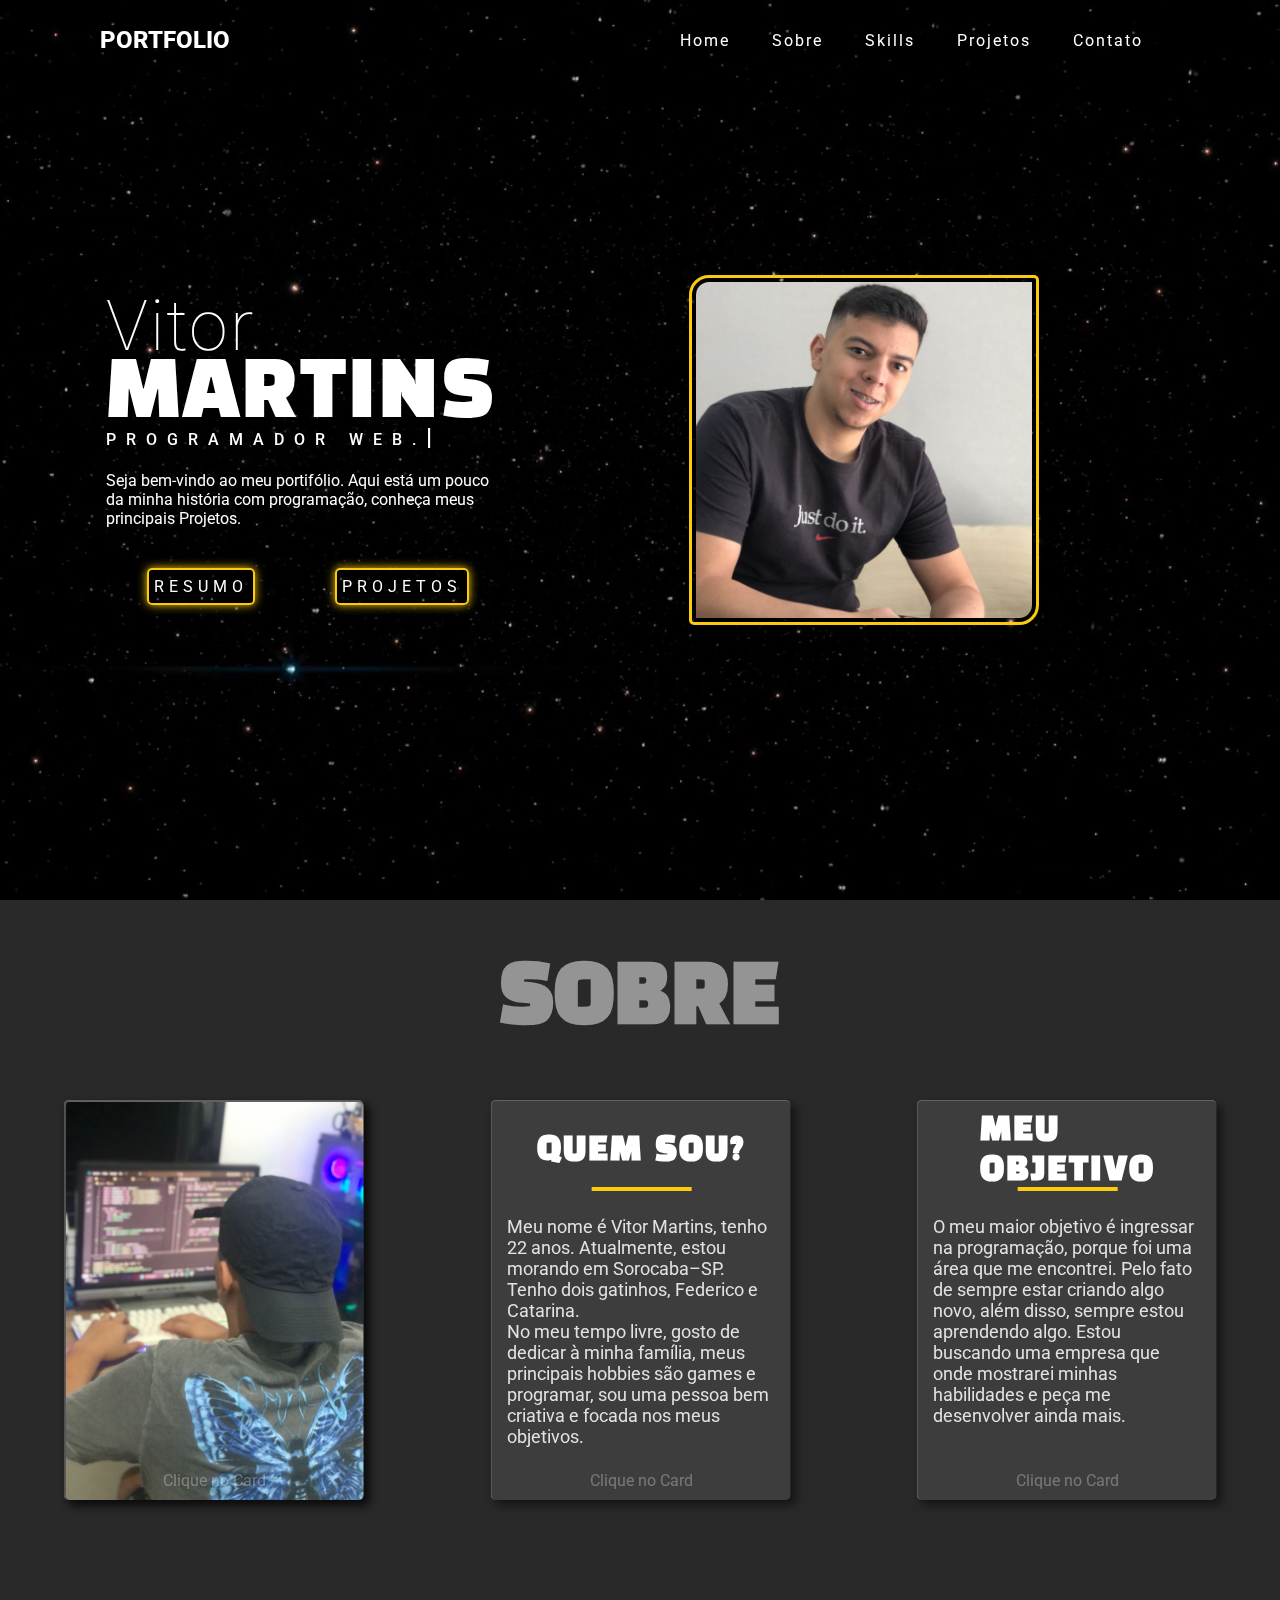
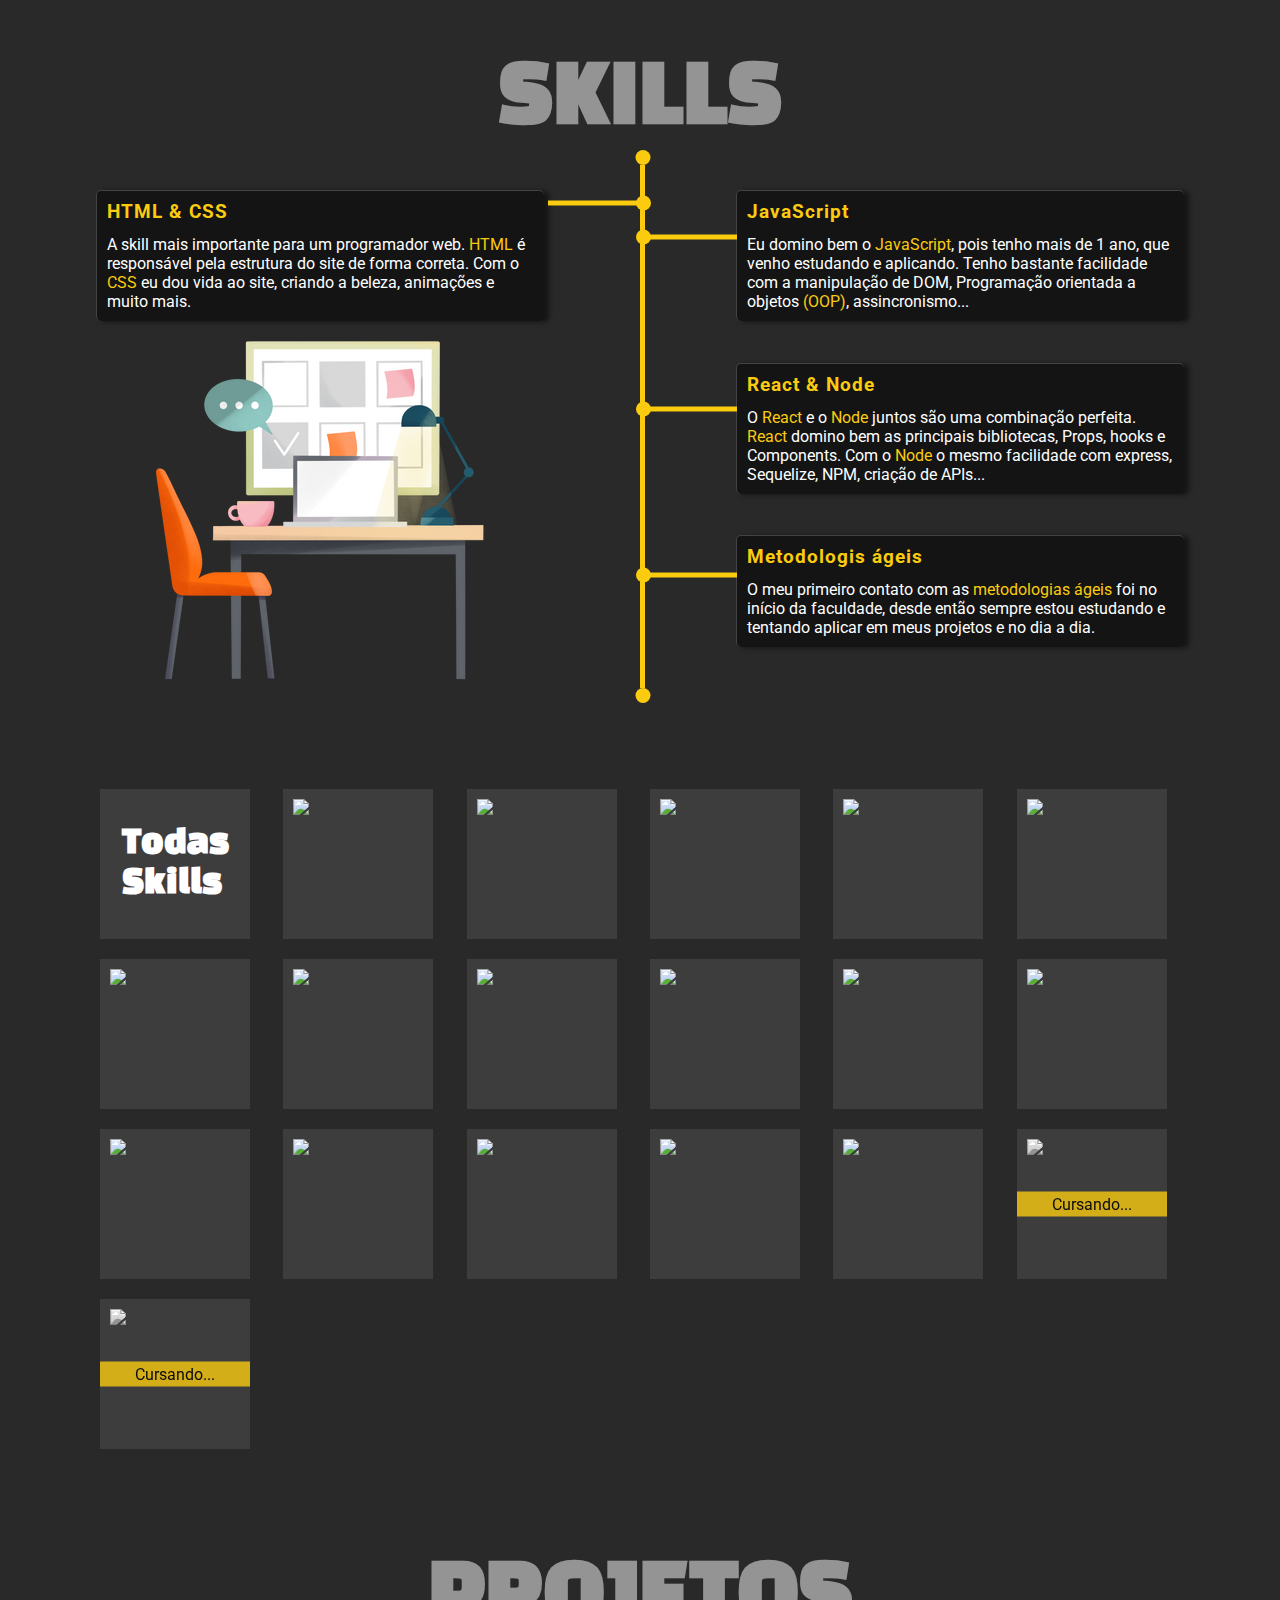
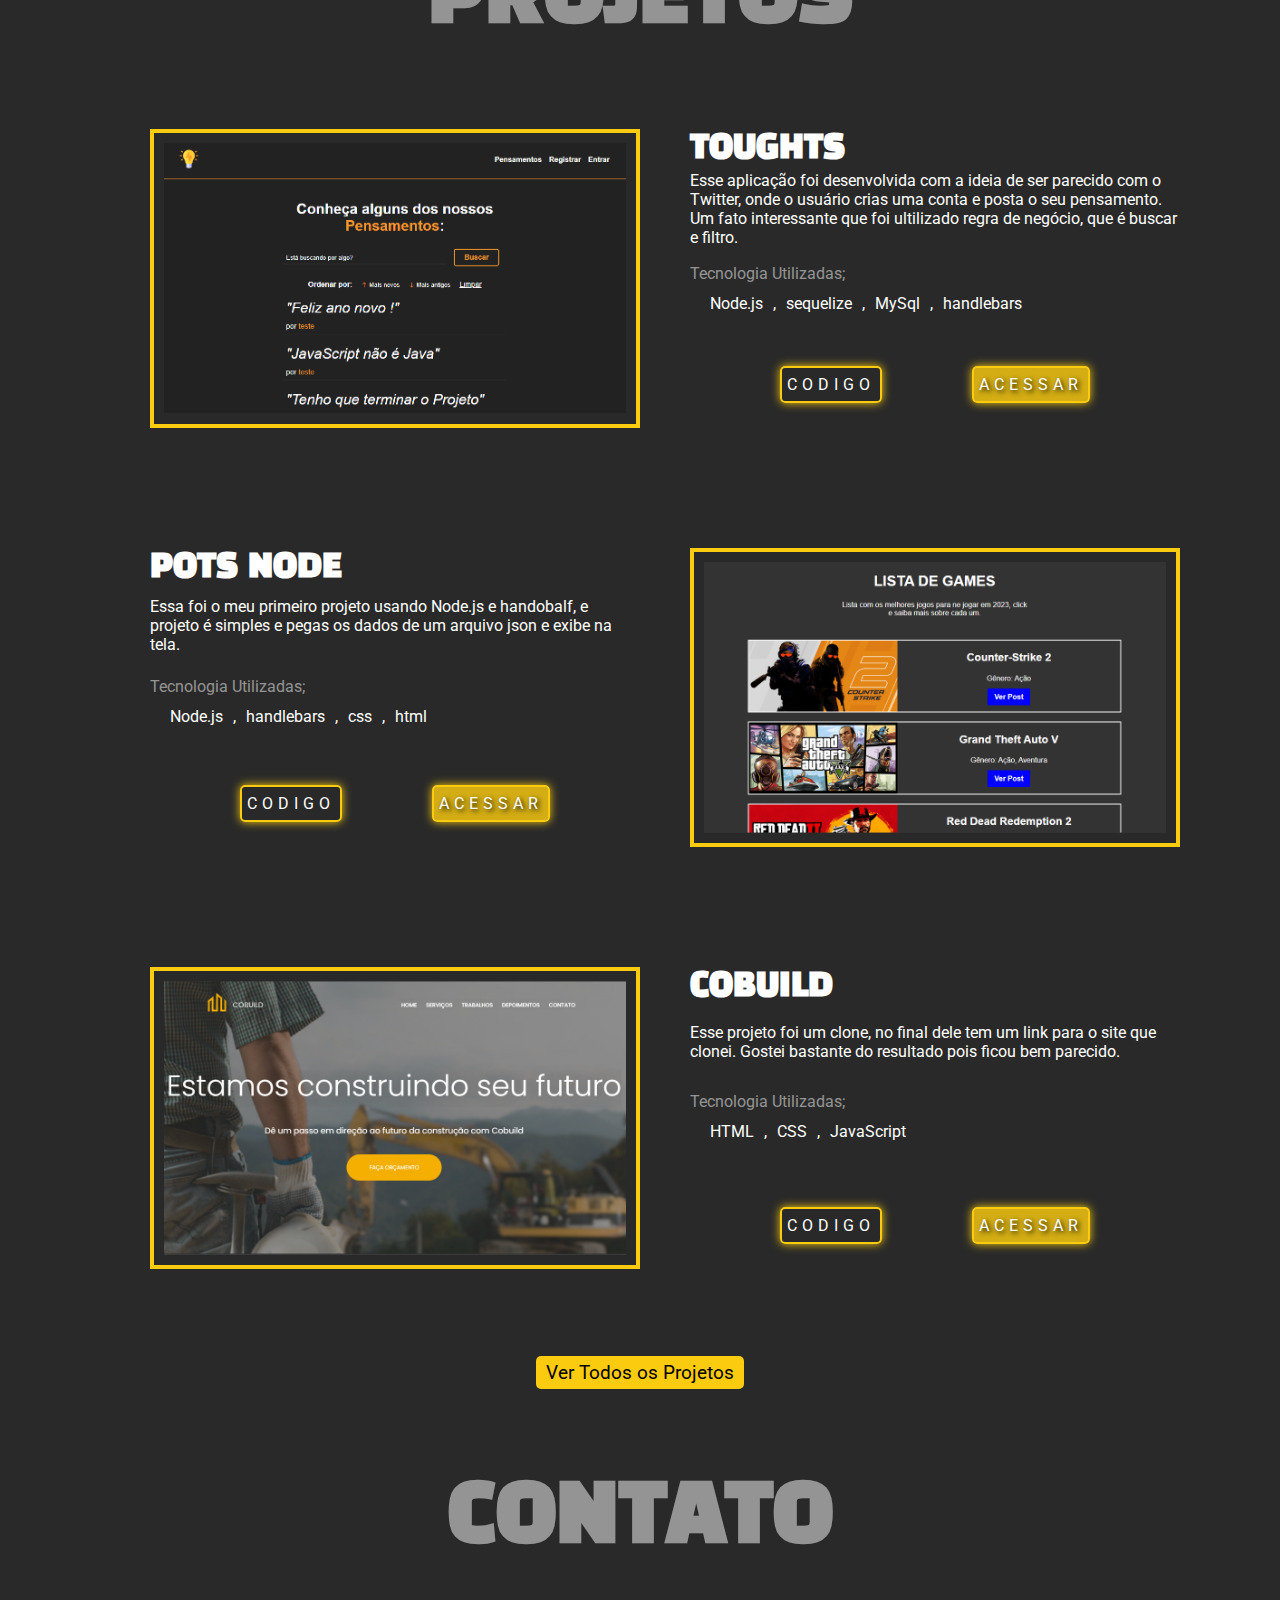
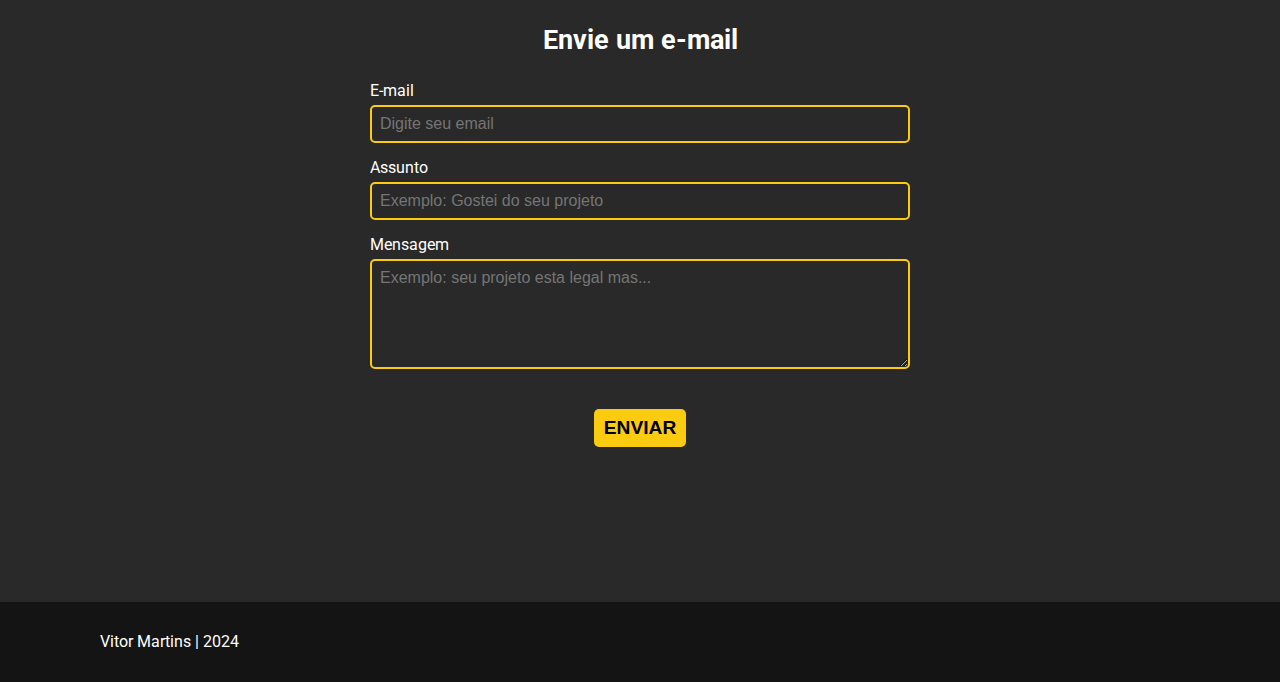
==== commit 9398c09f: "Atualização do CV" ====
--- a/index.html
+++ b/index.html
@@ -51,14 +51,16 @@
 
 
         <div class="banner-image evento-top">
-            <img src="./assets/eu-foto.jpeg"
-                alt="">
+            <img src="./assets/eu-foto.jpeg" alt="">
         </div>
 
         <div class="banner-social evento-right">
-            <a href="https://www.linkedin.com/in/eu-vitor-martins/" target="_blank"><i class="fa-brands fa-linkedin-in icon-social"></i></a>
-            <a href="https://github.com/EuVitorMartins" target="_blank"><i class="fa-brands fa-github icon-social"></i></a>
-            <a href="https://www.instagram.com/eu.vitor.martins/" target="_blank"><i class="fa-brands fa-instagram icon-social"></i></a>
+            <a href="https://www.linkedin.com/in/eu-vitor-martins/" target="_blank"><i
+                    class="fa-brands fa-linkedin-in icon-social"></i></a>
+            <a href="https://github.com/EuVitorMartins" target="_blank"><i
+                    class="fa-brands fa-github icon-social"></i></a>
+            <a href="https://www.instagram.com/eu.vitor.martins/" target="_blank"><i
+                    class="fa-brands fa-instagram icon-social"></i></a>
         </div>
     </section>
     <section class="sobre" id="sobre">
@@ -68,12 +70,10 @@
 
             <div class="flip card-sobre card-sobre_imagem ">
                 <div class="frente sobre-image evento-top">
-                    <img
-                        src="./assets/sobre-1.jpeg">
+                    <img src="./assets/sobre-1.jpeg">
                 </div>
                 <div class="verso sobre-image">
-                    <img
-                        src="./assets/sobre-2.jpeg">
+                    <img src="./assets/sobre-2.jpeg">
 
                 </div>
             </div>
@@ -137,15 +137,18 @@
         <div class="box-texto_skills right evento-top">
             <h3>HTML & CSS</h3>
             <p>
-                A skill mais importante para um programador web. <span>HTML</span> é responsável pela estrutura do site de forma
+                A skill mais importante para um programador web. <span>HTML</span> é responsável pela estrutura do site
+                de forma
                 correta. Com o <span>CSS</span> eu dou vida ao site, criando a beleza, animações e muito mais.
             </p>
         </div>
         <div class="box-texto_skills left evento-top-2">
             <h3>JavaScript</h3>
             <p>
-                Eu domino bem o <span>JavaScript</span>, pois tenho mais de 1 ano, que venho estudando e aplicando. Tenho bastante
-                facilidade com a manipulação de DOM, Programação orientada a objetos <span>(OOP)</span>, assincronismo...
+                Eu domino bem o <span>JavaScript</span>, pois tenho mais de 1 ano, que venho estudando e aplicando.
+                Tenho bastante
+                facilidade com a manipulação de DOM, Programação orientada a objetos <span>(OOP)</span>,
+                assincronismo...
             </p>
         </div>
         <div class="skills-image evento-left">
@@ -156,15 +159,18 @@
             <div class="box-texto_skills left evento-top-3">
                 <h3>React & Node</h3>
                 <p>
-                    O <span>React</span> e o <span>Node</span> juntos são uma combinação perfeita. <span>React</span> domino bem as principais bibliotecas,
-                    Props, hooks e Components. Com o <span>Node</span> o mesmo facilidade com express, Sequelize, NPM, criação de
+                    O <span>React</span> e o <span>Node</span> juntos são uma combinação perfeita. <span>React</span>
+                    domino bem as principais bibliotecas,
+                    Props, hooks e Components. Com o <span>Node</span> o mesmo facilidade com express, Sequelize, NPM,
+                    criação de
                     APIs...
                 </p>
             </div>
             <div class="box-texto_skills left evento-top-4">
                 <h3>Metodologis ágeis</h3>
                 <p>
-                    O meu primeiro contato com as <span>metodologias ágeis</span> foi no início da faculdade, desde então sempre estou estudando e tentando aplicar em meus projetos e no dia a dia.
+                    O meu primeiro contato com as <span>metodologias ágeis</span> foi no início da faculdade, desde
+                    então sempre estou estudando e tentando aplicar em meus projetos e no dia a dia.
                 </p>
             </div>
         </div>
@@ -221,6 +227,10 @@
                 </li>
                 <li class="skill-item evento-left-15" data-tooltip="Webpack">
                     <img src="https://cdn.jsdelivr.net/gh/devicons/devicon/icons/webpack/webpack-original.svg" />
+                </li>
+                <li class="skill-item evento-left-15" data-tooltip="WordPress para Tema">
+                    <img
+                        src="https://cdn.jsdelivr.net/gh/devicons/devicon@latest/icons/wordpress/wordpress-original.svg" />
                 </li>
                 <li class="skill-item embreve evento-left-16" data-tooltip="TypeScript">
                     <img class="skill-item_img"
@@ -268,7 +278,7 @@
         <h2 class="titulo-contato evento-titulo"> CONTATO</h2>
 
         <div class="contato">
-          <!--   <div class="contato-info">
+            <!--   <div class="contato-info">
                 <div class="contato-info_box telefone">
                     <h3>Telefone</h3>
                     <p>(11) 9.9547-3175</p>
@@ -290,11 +300,12 @@
                     </div>
                     <div class="form-control">
                         <label for="name">Assunto</label>
-                        <input type="text" name="name" placeholder="Exemplo: Gostei do seu projeto" required> 
+                        <input type="text" name="name" placeholder="Exemplo: Gostei do seu projeto" required>
                     </div>
                     <div class="form-control">
                         <label for="message">Mensagem</label>
-                        <textarea name="message" rows="5" placeholder="Exemplo: seu projeto esta legal mas..." required></textarea>
+                        <textarea name="message" rows="5" placeholder="Exemplo: seu projeto esta legal mas..."
+                            required></textarea>
                     </div>
 
                     <input type="submit" value="Enviar" class="btn-input">
@@ -309,10 +320,13 @@
     <footer class="footer">
         <div> Vitor Martins | 2024 </div>
         <div>
-            <a href="https://www.linkedin.com/in/eu-vitor-martins/" target="_blank"><i class="fa-brands fa-linkedin-in icon-social"></i></a>
-            <a href="https://github.com/EuVitorMartins" target="_blank"><i class="fa-brands fa-github icon-social"></i></a>
-            <a href="https://www.instagram.com/eu.vitor.martins/" target="_blank"><i class="fa-brands fa-instagram icon-social"></i></a>
-          <!--   <a href="#" target="_blank"><i class="fa-brands fa-whatsapp icon-social"></i></a> -->
+            <a href="https://www.linkedin.com/in/eu-vitor-martins/" target="_blank"><i
+                    class="fa-brands fa-linkedin-in icon-social"></i></a>
+            <a href="https://github.com/EuVitorMartins" target="_blank"><i
+                    class="fa-brands fa-github icon-social"></i></a>
+            <a href="https://www.instagram.com/eu.vitor.martins/" target="_blank"><i
+                    class="fa-brands fa-instagram icon-social"></i></a>
+            <!--   <a href="#" target="_blank"><i class="fa-brands fa-whatsapp icon-social"></i></a> -->
         </div>
     </footer>
     <script src="https://kit.fontawesome.com/5d448974a8.js" crossorigin="anonymous"></script>
@@ -320,5 +334,4 @@
     <script src="main.js"></script>
 </body>
 
-
 </html>